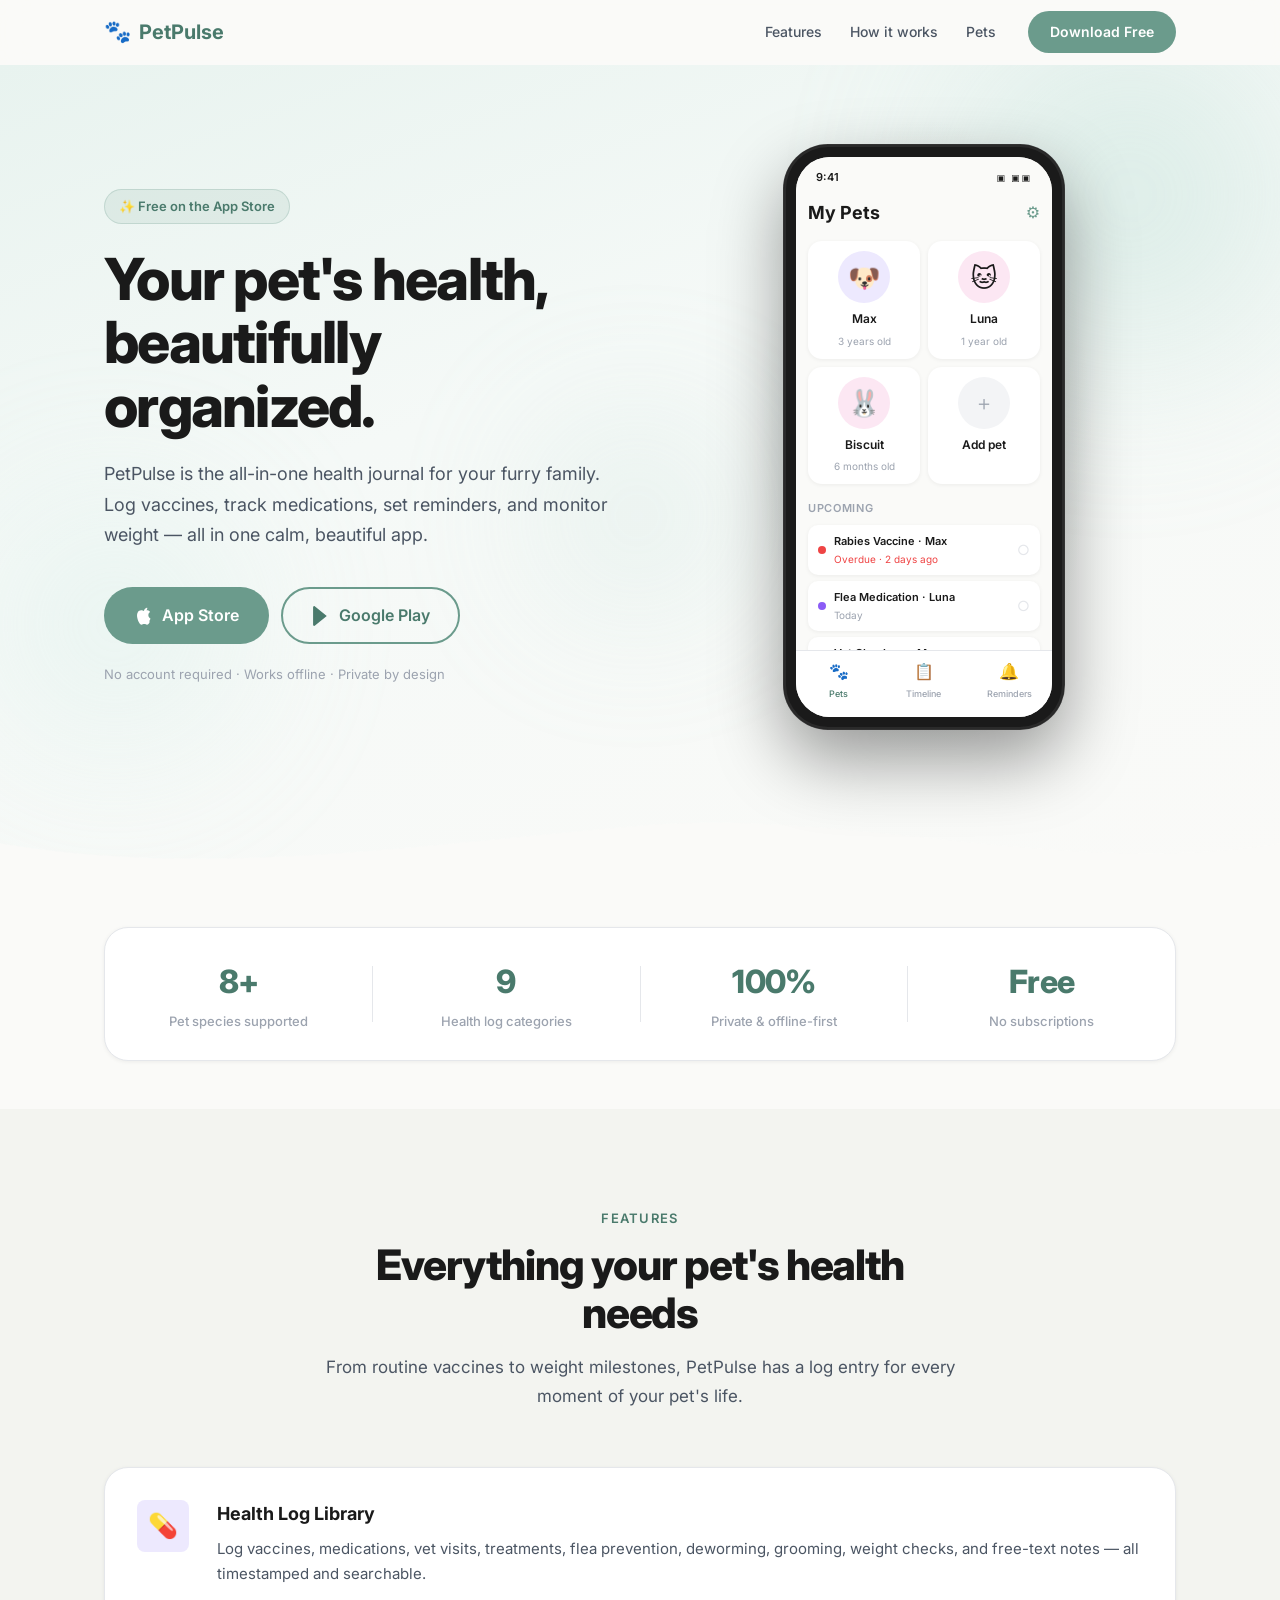
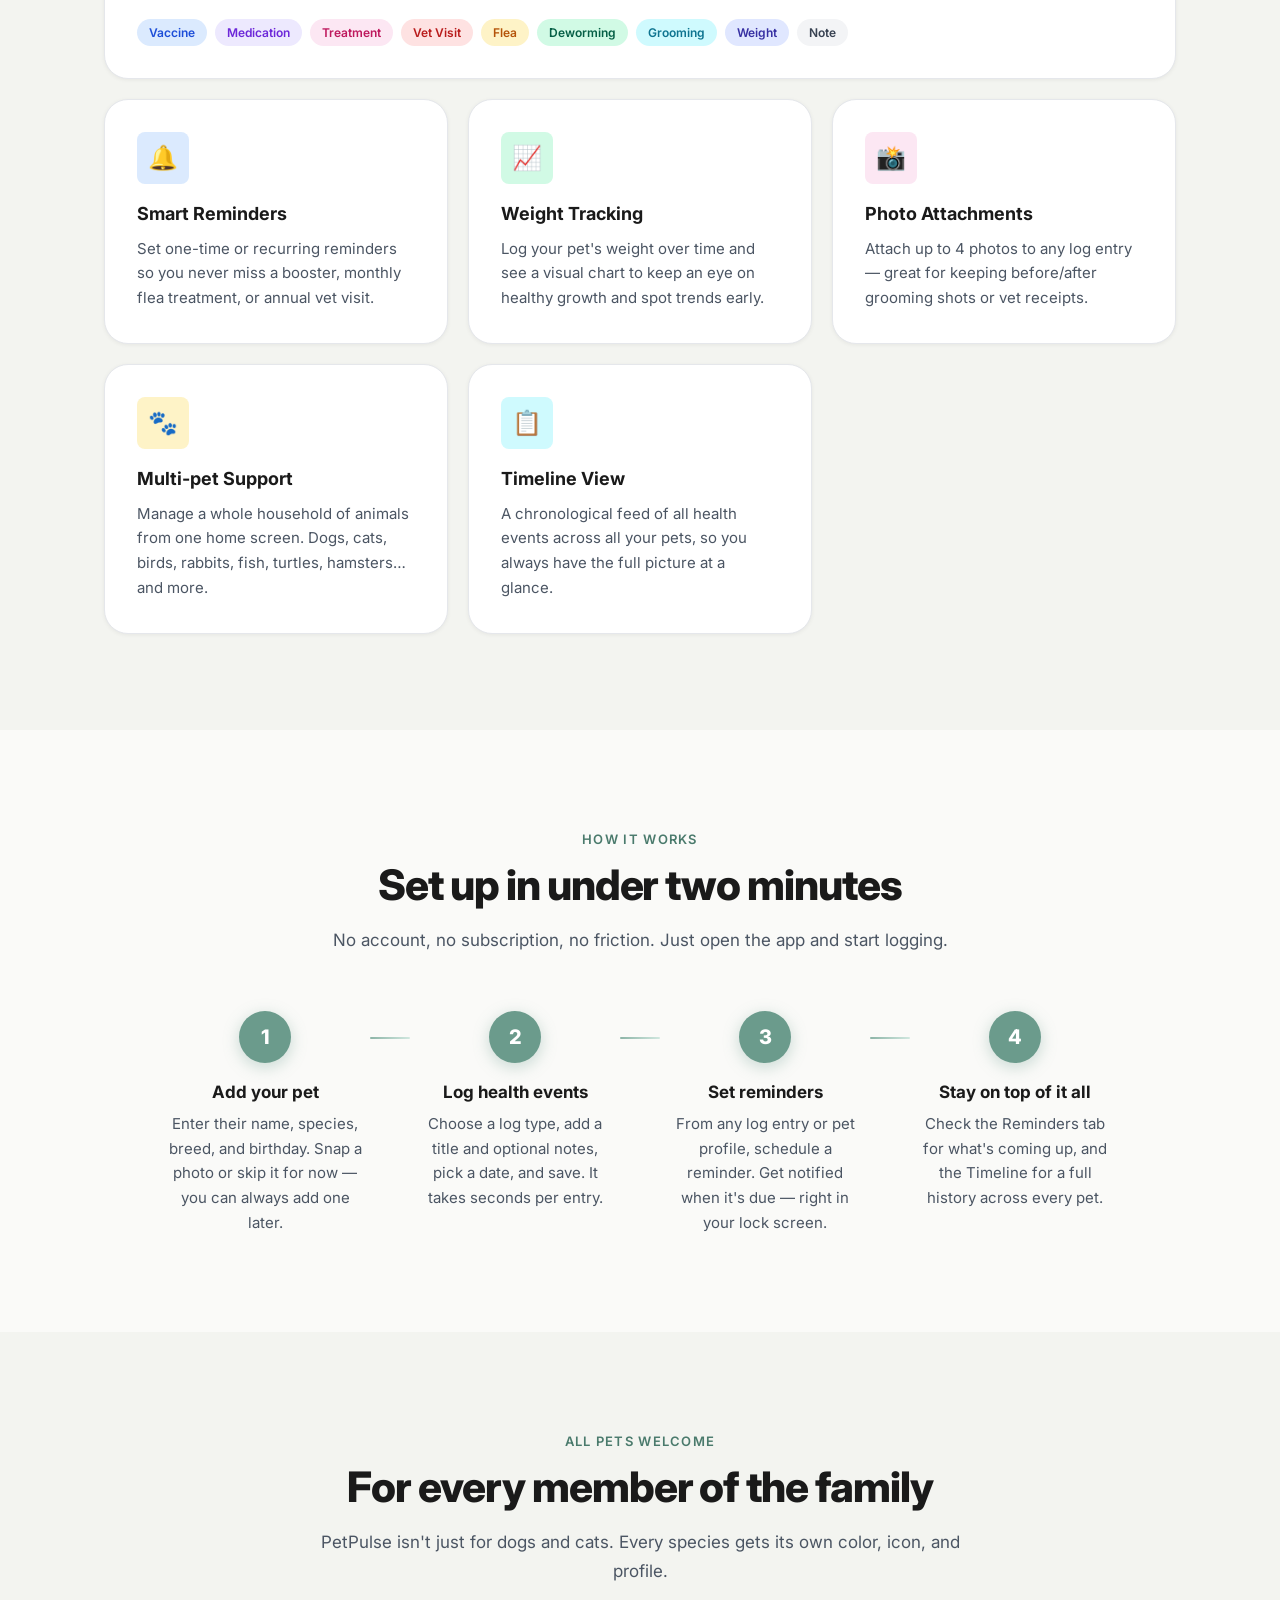
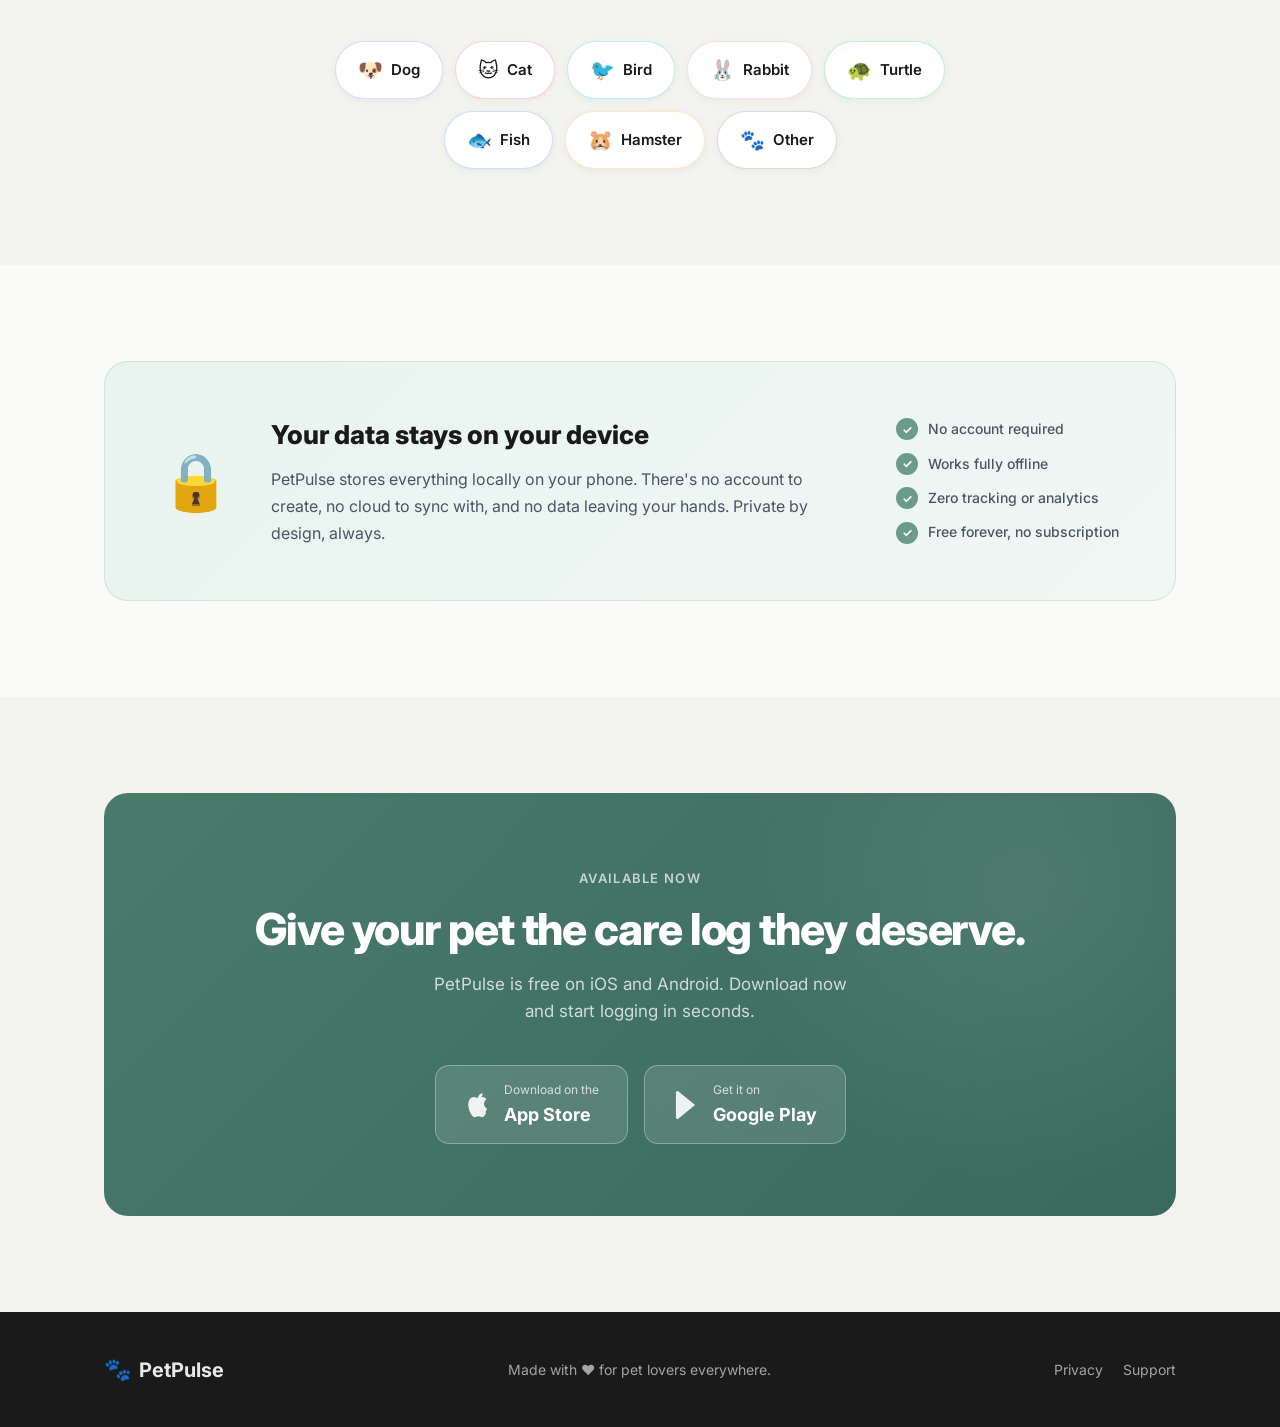
==== index.html @ 488aa597 "first draf of website" ====
<!DOCTYPE html>
<html lang="en">
<head>
  <meta charset="UTF-8" />
  <meta name="viewport" content="width=device-width, initial-scale=1.0" />
  <title>PetPulse – Smart Pet Health Tracker</title>
  <meta name="description" content="Track vaccines, medications, vet visits, and more for all your pets. PetPulse is the all-in-one health journal for your furry, feathered, and scaly family members." />
  <link rel="preconnect" href="https://fonts.googleapis.com" />
  <link rel="preconnect" href="https://fonts.gstatic.com" crossorigin />
  <link href="https://fonts.googleapis.com/css2?family=Inter:wght@300;400;500;600;700;800&display=swap" rel="stylesheet" />
  <link rel="stylesheet" href="style.css" />
</head>
<body>

  <!-- NAV -->
  <nav class="nav" id="nav">
    <div class="nav-inner container">
      <a href="#" class="nav-logo">
        <span class="logo-icon">🐾</span>
        <span class="logo-text">PetPulse</span>
      </a>
      <div class="nav-links">
        <a href="#features">Features</a>
        <a href="#how-it-works">How it works</a>
        <a href="#pets">Pets</a>
      </div>
      <a href="#download" class="btn btn-primary btn-sm">Download Free</a>
    </div>
  </nav>

  <!-- HERO -->
  <section class="hero">
    <div class="hero-bg-blobs" aria-hidden="true">
      <div class="blob blob-1"></div>
      <div class="blob blob-2"></div>
      <div class="blob blob-3"></div>
    </div>
    <div class="container hero-inner">
      <div class="hero-copy">
        <div class="badge">✨ Free on the App Store</div>
        <h1 class="hero-title">Your pet's health,<br />beautifully organized.</h1>
        <p class="hero-sub">
          PetPulse is the all-in-one health journal for your furry family. Log vaccines, track medications, set reminders, and monitor weight — all in one calm, beautiful app.
        </p>
        <div class="hero-actions">
          <a href="#download" class="btn btn-primary btn-lg">
            <svg width="20" height="20" viewBox="0 0 24 24" fill="currentColor"><path d="M18.71 19.5c-.83 1.44-1.74 2.88-3.05 2.91-1.3.03-1.7-.82-3.31-.82-1.64 0-2.08.8-3.32.82-1.27.03-2.28-1.56-3.15-2.99C3.64 15.13 2.85 10.07 4.6 7.4c.87-1.32 2.37-2.16 3.99-2.19 1.29-.02 2.51.87 3.3.87.78 0 2.26-1.07 3.8-.91.65.03 2.47.26 3.64 1.98-.09.06-2.17 1.28-2.15 3.81.03 3.02 2.65 4.03 2.68 4.04-.03.07-.42 1.44-1.38 2.83M13 3.5c.73-.83 1.94-1.46 2.94-1.5.13 1.17-.34 2.35-1.04 3.19-.69.85-1.83 1.51-2.95 1.42-.15-1.15.41-2.35 1.05-3.11z"/></svg>
            App Store
          </a>
          <a href="#download" class="btn btn-outline btn-lg">
            <svg width="20" height="20" viewBox="0 0 24 24" fill="currentColor"><path d="M3.18 23.76c.39.23.87.24 1.28.01L18.92 12 4.46.23C4.05 0 3.57.01 3.18.24 2.79.47 2.5.91 2.5 1.5v21c0 .59.29 1.03.68 1.26z"/></svg>
            Google Play
          </a>
        </div>
        <p class="hero-note">No account required · Works offline · Private by design</p>
      </div>
      <div class="hero-phone">
        <div class="phone-wrap">
          <div class="phone-frame">
            <div class="phone-screen">
              <div class="mock-status-bar">
                <span>9:41</span>
                <span class="mock-icons">▣ ▣▣</span>
              </div>
              <div class="mock-app">
                <div class="mock-header">
                  <span class="mock-title">My Pets</span>
                  <span class="mock-icon-btn">⚙</span>
                </div>
                <div class="mock-pet-grid">
                  <div class="mock-pet-card mock-pet-card--dog">
                    <div class="mock-pet-img">🐶</div>
                    <span class="mock-pet-name">Max</span>
                    <span class="mock-pet-sub">3 years old</span>
                  </div>
                  <div class="mock-pet-card mock-pet-card--cat">
                    <div class="mock-pet-img">🐱</div>
                    <span class="mock-pet-name">Luna</span>
                    <span class="mock-pet-sub">1 year old</span>
                  </div>
                  <div class="mock-pet-card mock-pet-card--rabbit">
                    <div class="mock-pet-img">🐰</div>
                    <span class="mock-pet-name">Biscuit</span>
                    <span class="mock-pet-sub">6 months old</span>
                  </div>
                  <div class="mock-pet-card mock-pet-card--add">
                    <div class="mock-pet-img">＋</div>
                    <span class="mock-pet-name">Add pet</span>
                    <span class="mock-pet-sub">&nbsp;</span>
                  </div>
                </div>
                <div class="mock-upcoming">
                  <span class="mock-section-label">Upcoming</span>
                  <div class="mock-reminder overdue">
                    <span class="mock-r-dot" style="background:#EF4444"></span>
                    <div class="mock-r-info">
                      <span class="mock-r-title">Rabies Vaccine · Max</span>
                      <span class="mock-r-date" style="color:#EF4444">Overdue · 2 days ago</span>
                    </div>
                    <span class="mock-r-check">○</span>
                  </div>
                  <div class="mock-reminder">
                    <span class="mock-r-dot" style="background:#8B5CF6"></span>
                    <div class="mock-r-info">
                      <span class="mock-r-title">Flea Medication · Luna</span>
                      <span class="mock-r-date">Today</span>
                    </div>
                    <span class="mock-r-check">○</span>
                  </div>
                  <div class="mock-reminder">
                    <span class="mock-r-dot" style="background:#3B82F6"></span>
                    <div class="mock-r-info">
                      <span class="mock-r-title">Vet Check-up · Max</span>
                      <span class="mock-r-date">In 3 days</span>
                    </div>
                    <span class="mock-r-check">○</span>
                  </div>
                </div>
              </div>
              <div class="mock-tab-bar">
                <div class="mock-tab active">
                  <span>🐾</span><span>Pets</span>
                </div>
                <div class="mock-tab">
                  <span>📋</span><span>Timeline</span>
                </div>
                <div class="mock-tab">
                  <span>🔔</span><span>Reminders</span>
                </div>
              </div>
            </div>
          </div>
          <div class="phone-glow" aria-hidden="true"></div>
        </div>
      </div>
    </div>
    <div class="hero-wave" aria-hidden="true">
      <svg viewBox="0 0 1440 80" fill="none" xmlns="http://www.w3.org/2000/svg" preserveAspectRatio="none">
        <path d="M0 80L1440 80L1440 40C1200 80 960 0 720 20C480 40 240 80 0 40L0 80Z" fill="#FAFAF8"/>
      </svg>
    </div>
  </section>

  <!-- SOCIAL PROOF STRIP -->
  <section class="proof container">
    <div class="proof-inner">
      <div class="proof-stat">
        <span class="proof-num">8+</span>
        <span class="proof-label">Pet species supported</span>
      </div>
      <div class="proof-divider"></div>
      <div class="proof-stat">
        <span class="proof-num">9</span>
        <span class="proof-label">Health log categories</span>
      </div>
      <div class="proof-divider"></div>
      <div class="proof-stat">
        <span class="proof-num">100%</span>
        <span class="proof-label">Private &amp; offline-first</span>
      </div>
      <div class="proof-divider"></div>
      <div class="proof-stat">
        <span class="proof-num">Free</span>
        <span class="proof-label">No subscriptions</span>
      </div>
    </div>
  </section>

  <!-- FEATURES -->
  <section class="features section" id="features">
    <div class="container">
      <div class="section-header">
        <span class="section-eyebrow">Features</span>
        <h2 class="section-title">Everything your pet's health needs</h2>
        <p class="section-sub">From routine vaccines to weight milestones, PetPulse has a log entry for every moment of your pet's life.</p>
      </div>

      <div class="features-grid">

        <div class="feature-card feature-card--wide">
          <div class="feature-icon" style="background:#EDE9FE; color:#7C3AED;">💊</div>
          <div class="feature-text">
            <h3>Health Log Library</h3>
            <p>Log vaccines, medications, vet visits, treatments, flea prevention, deworming, grooming, weight checks, and free-text notes — all timestamped and searchable.</p>
          </div>
          <div class="feature-tags">
            <span class="tag tag--blue">Vaccine</span>
            <span class="tag tag--purple">Medication</span>
            <span class="tag tag--pink">Treatment</span>
            <span class="tag tag--red">Vet Visit</span>
            <span class="tag tag--yellow">Flea</span>
            <span class="tag tag--green">Deworming</span>
            <span class="tag tag--cyan">Grooming</span>
            <span class="tag tag--indigo">Weight</span>
            <span class="tag tag--gray">Note</span>
          </div>
        </div>

        <div class="feature-card">
          <div class="feature-icon" style="background:#DBEAFE; color:#2563EB;">🔔</div>
          <h3>Smart Reminders</h3>
          <p>Set one-time or recurring reminders so you never miss a booster, monthly flea treatment, or annual vet visit.</p>
        </div>

        <div class="feature-card">
          <div class="feature-icon" style="background:#D1FAE5; color:#059669;">📈</div>
          <h3>Weight Tracking</h3>
          <p>Log your pet's weight over time and see a visual chart to keep an eye on healthy growth and spot trends early.</p>
        </div>

        <div class="feature-card">
          <div class="feature-icon" style="background:#FCE7F3; color:#DB2777;">📸</div>
          <h3>Photo Attachments</h3>
          <p>Attach up to 4 photos to any log entry — great for keeping before/after grooming shots or vet receipts.</p>
        </div>

        <div class="feature-card">
          <div class="feature-icon" style="background:#FEF3C7; color:#D97706;">🐾</div>
          <h3>Multi-pet Support</h3>
          <p>Manage a whole household of animals from one home screen. Dogs, cats, birds, rabbits, fish, turtles, hamsters… and more.</p>
        </div>

        <div class="feature-card">
          <div class="feature-icon" style="background:#CFFAFE; color:#0891B2;">📋</div>
          <h3>Timeline View</h3>
          <p>A chronological feed of all health events across all your pets, so you always have the full picture at a glance.</p>
        </div>

      </div>
    </div>
  </section>

  <!-- HOW IT WORKS -->
  <section class="how section" id="how-it-works">
    <div class="container">
      <div class="section-header">
        <span class="section-eyebrow">How it works</span>
        <h2 class="section-title">Set up in under two minutes</h2>
        <p class="section-sub">No account, no subscription, no friction. Just open the app and start logging.</p>
      </div>

      <div class="steps">
        <div class="step">
          <div class="step-number">1</div>
          <div class="step-content">
            <h3>Add your pet</h3>
            <p>Enter their name, species, breed, and birthday. Snap a photo or skip it for now — you can always add one later.</p>
          </div>
        </div>
        <div class="step-connector" aria-hidden="true"></div>
        <div class="step">
          <div class="step-number">2</div>
          <div class="step-content">
            <h3>Log health events</h3>
            <p>Choose a log type, add a title and optional notes, pick a date, and save. It takes seconds per entry.</p>
          </div>
        </div>
        <div class="step-connector" aria-hidden="true"></div>
        <div class="step">
          <div class="step-number">3</div>
          <div class="step-content">
            <h3>Set reminders</h3>
            <p>From any log entry or pet profile, schedule a reminder. Get notified when it's due — right in your lock screen.</p>
          </div>
        </div>
        <div class="step-connector" aria-hidden="true"></div>
        <div class="step">
          <div class="step-number">4</div>
          <div class="step-content">
            <h3>Stay on top of it all</h3>
            <p>Check the Reminders tab for what's coming up, and the Timeline for a full history across every pet.</p>
          </div>
        </div>
      </div>
    </div>
  </section>

  <!-- PETS SECTION -->
  <section class="pets-section section" id="pets">
    <div class="container">
      <div class="section-header">
        <span class="section-eyebrow">All pets welcome</span>
        <h2 class="section-title">For every member of the family</h2>
        <p class="section-sub">PetPulse isn't just for dogs and cats. Every species gets its own color, icon, and profile.</p>
      </div>

      <div class="pets-grid">
        <div class="pet-pill" style="--pet-color: #8B5CF6">
          <span class="pet-emoji">🐶</span>
          <span>Dog</span>
        </div>
        <div class="pet-pill" style="--pet-color: #EC4899">
          <span class="pet-emoji">🐱</span>
          <span>Cat</span>
        </div>
        <div class="pet-pill" style="--pet-color: #06B6D4">
          <span class="pet-emoji">🐦</span>
          <span>Bird</span>
        </div>
        <div class="pet-pill" style="--pet-color: #F472B6">
          <span class="pet-emoji">🐰</span>
          <span>Rabbit</span>
        </div>
        <div class="pet-pill" style="--pet-color: #10B981">
          <span class="pet-emoji">🐢</span>
          <span>Turtle</span>
        </div>
        <div class="pet-pill" style="--pet-color: #3B82F6">
          <span class="pet-emoji">🐟</span>
          <span>Fish</span>
        </div>
        <div class="pet-pill" style="--pet-color: #F59E0B">
          <span class="pet-emoji">🐹</span>
          <span>Hamster</span>
        </div>
        <div class="pet-pill" style="--pet-color: #6B7280">
          <span class="pet-emoji">🐾</span>
          <span>Other</span>
        </div>
      </div>
    </div>
  </section>

  <!-- PRIVACY SECTION -->
  <section class="privacy-section section">
    <div class="container">
      <div class="privacy-card">
        <div class="privacy-icon">🔒</div>
        <div class="privacy-text">
          <h2>Your data stays on your device</h2>
          <p>PetPulse stores everything locally on your phone. There's no account to create, no cloud to sync with, and no data leaving your hands. Private by design, always.</p>
        </div>
        <div class="privacy-checks">
          <div class="check-item">
            <span class="check-dot check-dot--green">✓</span>
            <span>No account required</span>
          </div>
          <div class="check-item">
            <span class="check-dot check-dot--green">✓</span>
            <span>Works fully offline</span>
          </div>
          <div class="check-item">
            <span class="check-dot check-dot--green">✓</span>
            <span>Zero tracking or analytics</span>
          </div>
          <div class="check-item">
            <span class="check-dot check-dot--green">✓</span>
            <span>Free forever, no subscription</span>
          </div>
        </div>
      </div>
    </div>
  </section>

  <!-- DOWNLOAD CTA -->
  <section class="download section" id="download">
    <div class="container">
      <div class="download-card">
        <div class="download-blob" aria-hidden="true"></div>
        <span class="download-eyebrow">Available now</span>
        <h2 class="download-title">Give your pet the care log they deserve.</h2>
        <p class="download-sub">PetPulse is free on iOS and Android. Download now and start logging in seconds.</p>
        <div class="download-btns">
          <a href="#" class="store-btn">
            <span class="store-icon">
              <svg viewBox="0 0 24 24" width="28" height="28" fill="currentColor"><path d="M18.71 19.5c-.83 1.44-1.74 2.88-3.05 2.91-1.3.03-1.7-.82-3.31-.82-1.64 0-2.08.8-3.32.82-1.27.03-2.28-1.56-3.15-2.99C3.64 15.13 2.85 10.07 4.6 7.4c.87-1.32 2.37-2.16 3.99-2.19 1.29-.02 2.51.87 3.3.87.78 0 2.26-1.07 3.8-.91.65.03 2.47.26 3.64 1.98-.09.06-2.17 1.28-2.15 3.81.03 3.02 2.65 4.03 2.68 4.04-.03.07-.42 1.44-1.38 2.83M13 3.5c.73-.83 1.94-1.46 2.94-1.5.13 1.17-.34 2.35-1.04 3.19-.69.85-1.83 1.51-2.95 1.42-.15-1.15.41-2.35 1.05-3.11z"/></svg>
            </span>
            <span class="store-text">
              <span class="store-sub">Download on the</span>
              <span class="store-name">App Store</span>
            </span>
          </a>
          <a href="#" class="store-btn">
            <span class="store-icon">
              <svg viewBox="0 0 24 24" width="28" height="28" fill="currentColor"><path d="M3.18 23.76c.39.23.87.24 1.28.01L18.92 12 4.46.23C4.05 0 3.57.01 3.18.24 2.79.47 2.5.91 2.5 1.5v21c0 .59.29 1.03.68 1.26z"/></svg>
            </span>
            <span class="store-text">
              <span class="store-sub">Get it on</span>
              <span class="store-name">Google Play</span>
            </span>
          </a>
        </div>
      </div>
    </div>
  </section>

  <!-- FOOTER -->
  <footer class="footer">
    <div class="container footer-inner">
      <a href="#" class="nav-logo">
        <span class="logo-icon">🐾</span>
        <span class="logo-text">PetPulse</span>
      </a>
      <p class="footer-tagline">Made with ❤️ for pet lovers everywhere.</p>
      <div class="footer-links">
        <a href="#">Privacy</a>
        <a href="#">Support</a>
      </div>
    </div>
  </footer>

  <script src="main.js"></script>
</body>
</html>
---- style.css ----
/* ─────────────────────────────────────────
   PetPulse Landing Page — style.css
   ───────────────────────────────────────── */

/* === RESET & BASE === */
*, *::before, *::after { box-sizing: border-box; margin: 0; padding: 0; }

:root {
  --primary:        #6B9B8C;
  --primary-dark:   #4A7A6C;
  --primary-light:  #8CB4A7;
  --bg:             #FAFAF8;
  --bg-alt:         #F3F4F0;
  --white:          #FFFFFF;
  --text:           #1A1A1A;
  --text-2:         #4B5563;
  --text-3:         #9CA3AF;
  --border:         #E5E7EB;
  --radius-sm:      8px;
  --radius:         16px;
  --radius-lg:      24px;
  --shadow-sm:      0 1px 4px rgba(0,0,0,.06);
  --shadow:         0 4px 20px rgba(0,0,0,.08);
  --shadow-lg:      0 16px 60px rgba(0,0,0,.12);
  --font:           'Inter', system-ui, sans-serif;
  --transition:     .2s ease;
}

html { scroll-behavior: smooth; }

body {
  font-family: var(--font);
  background: var(--bg);
  color: var(--text);
  line-height: 1.6;
  -webkit-font-smoothing: antialiased;
  overflow-x: hidden;
}

a { text-decoration: none; color: inherit; }
img { display: block; max-width: 100%; }

.container {
  max-width: 1120px;
  margin-inline: auto;
  padding-inline: 24px;
}

.section { padding-block: 96px; }

/* === BUTTONS === */
.btn {
  display: inline-flex;
  align-items: center;
  gap: 8px;
  font-family: var(--font);
  font-weight: 600;
  border-radius: 50px;
  cursor: pointer;
  transition: var(--transition);
  white-space: nowrap;
  border: 2px solid transparent;
  text-decoration: none;
}
.btn-primary {
  background: var(--primary);
  color: var(--white);
}
.btn-primary:hover { background: var(--primary-dark); transform: translateY(-1px); box-shadow: 0 8px 24px rgba(107,155,140,.35); }
.btn-outline {
  background: transparent;
  color: var(--primary-dark);
  border-color: var(--primary);
}
.btn-outline:hover { background: var(--primary); color: var(--white); transform: translateY(-1px); }
.btn-sm  { font-size: 14px; padding: 8px 20px; }
.btn-lg  { font-size: 16px; padding: 14px 28px; }

/* === NAV === */
.nav {
  position: sticky;
  top: 0;
  z-index: 100;
  background: rgba(250,250,248,.88);
  backdrop-filter: blur(16px);
  -webkit-backdrop-filter: blur(16px);
  border-bottom: 1px solid transparent;
  transition: border-color .3s;
}
.nav.scrolled { border-bottom-color: var(--border); }

.nav-inner {
  display: flex;
  align-items: center;
  gap: 32px;
  height: 64px;
}
.nav-logo {
  display: flex;
  align-items: center;
  gap: 8px;
  font-size: 20px;
  font-weight: 700;
  color: var(--text);
  margin-right: auto;
}
.logo-icon { font-size: 22px; }
.logo-text { color: var(--primary-dark); }

.nav-links {
  display: flex;
  gap: 28px;
}
.nav-links a {
  font-size: 14px;
  font-weight: 500;
  color: var(--text-2);
  transition: color var(--transition);
}
.nav-links a:hover { color: var(--primary-dark); }

/* === HERO === */
.hero {
  position: relative;
  padding-top: 80px;
  background: linear-gradient(160deg, #e8f3ef 0%, #f5f9f7 40%, var(--bg) 100%);
  overflow: hidden;
}

.hero-bg-blobs { position: absolute; inset: 0; pointer-events: none; }
.blob {
  position: absolute;
  border-radius: 50%;
  filter: blur(80px);
  opacity: .45;
}
.blob-1 {
  width: 500px; height: 500px;
  background: radial-gradient(circle, #a7d4c8, transparent 70%);
  top: -120px; right: -100px;
}
.blob-2 {
  width: 350px; height: 350px;
  background: radial-gradient(circle, #c7e8e0, transparent 70%);
  bottom: 80px; left: -60px;
}
.blob-3 {
  width: 250px; height: 250px;
  background: radial-gradient(circle, #b4d7ce, transparent 70%);
  top: 40%; left: 40%;
}

.hero-inner {
  position: relative;
  display: grid;
  grid-template-columns: 1fr 1fr;
  align-items: center;
  gap: 64px;
  padding-bottom: 80px;
}

.hero-copy { max-width: 520px; }

.badge {
  display: inline-flex;
  align-items: center;
  gap: 6px;
  background: rgba(107,155,140,.12);
  color: var(--primary-dark);
  font-size: 13px;
  font-weight: 600;
  padding: 6px 14px;
  border-radius: 50px;
  border: 1px solid rgba(107,155,140,.25);
  margin-bottom: 24px;
}

.hero-title {
  font-size: clamp(36px, 5vw, 58px);
  font-weight: 800;
  line-height: 1.1;
  letter-spacing: -0.03em;
  color: var(--text);
  margin-bottom: 20px;
}

.hero-sub {
  font-size: 18px;
  color: var(--text-2);
  line-height: 1.7;
  margin-bottom: 36px;
}

.hero-actions {
  display: flex;
  gap: 12px;
  flex-wrap: wrap;
  margin-bottom: 20px;
}

.hero-note {
  font-size: 13px;
  color: var(--text-3);
}

/* === PHONE MOCKUP === */
.hero-phone {
  display: flex;
  justify-content: center;
  align-items: center;
}
.phone-wrap {
  position: relative;
  display: flex;
  justify-content: center;
}
.phone-glow {
  position: absolute;
  inset: -30px;
  background: radial-gradient(ellipse at center, rgba(107,155,140,.25) 0%, transparent 70%);
  pointer-events: none;
  border-radius: 50%;
}
.phone-frame {
  width: 280px;
  background: #1a1a1a;
  border-radius: 44px;
  padding: 12px;
  box-shadow:
    0 0 0 1px #333,
    0 30px 70px rgba(0,0,0,.4),
    inset 0 0 0 2px #2a2a2a;
  position: relative;
  z-index: 1;
}
.phone-screen {
  background: var(--bg);
  border-radius: 34px;
  overflow: hidden;
  height: 560px;
  display: flex;
  flex-direction: column;
}

/* Phone internals – mock UI */
.mock-status-bar {
  background: var(--bg);
  display: flex;
  justify-content: space-between;
  align-items: center;
  padding: 12px 20px 4px;
  font-size: 11px;
  font-weight: 600;
  color: var(--text);
}
.mock-icons { letter-spacing: 2px; font-size: 9px; }

.mock-app { flex: 1; overflow: hidden; padding: 8px 12px; }
.mock-header {
  display: flex;
  justify-content: space-between;
  align-items: center;
  margin-bottom: 14px;
}
.mock-title { font-size: 18px; font-weight: 700; color: var(--text); }
.mock-icon-btn { font-size: 16px; color: var(--primary); }

.mock-pet-grid {
  display: grid;
  grid-template-columns: 1fr 1fr;
  gap: 8px;
  margin-bottom: 16px;
}
.mock-pet-card {
  background: white;
  border-radius: 14px;
  padding: 10px;
  display: flex;
  flex-direction: column;
  align-items: center;
  gap: 4px;
  box-shadow: var(--shadow-sm);
}
.mock-pet-img {
  width: 52px;
  height: 52px;
  border-radius: 50%;
  display: flex;
  align-items: center;
  justify-content: center;
  font-size: 26px;
  margin-bottom: 2px;
}
.mock-pet-card--dog .mock-pet-img   { background: #EDE9FE; }
.mock-pet-card--cat .mock-pet-img   { background: #FCE7F3; }
.mock-pet-card--rabbit .mock-pet-img{ background: #FCE7F3; }
.mock-pet-card--add .mock-pet-img   { background: #F3F4F6; color: #9CA3AF; font-size: 20px; }
.mock-pet-name { font-size: 12px; font-weight: 600; color: var(--text); }
.mock-pet-sub  { font-size: 10px; color: var(--text-3); }

.mock-upcoming { }
.mock-section-label {
  font-size: 11px;
  font-weight: 600;
  text-transform: uppercase;
  letter-spacing: .06em;
  color: var(--text-3);
  display: block;
  margin-bottom: 8px;
}
.mock-reminder {
  display: flex;
  align-items: center;
  gap: 8px;
  background: white;
  border-radius: 10px;
  padding: 8px 10px;
  margin-bottom: 6px;
  box-shadow: var(--shadow-sm);
}
.mock-r-dot {
  width: 8px;
  height: 8px;
  border-radius: 50%;
  flex-shrink: 0;
}
.mock-r-info { flex: 1; }
.mock-r-title { font-size: 11px; font-weight: 600; color: var(--text); display: block; }
.mock-r-date  { font-size: 10px; color: var(--text-3); display: block; }
.mock-r-check { font-size: 14px; color: var(--border); }

.mock-tab-bar {
  display: flex;
  background: white;
  border-top: 1px solid var(--border);
  padding: 8px 0 16px;
}
.mock-tab {
  flex: 1;
  display: flex;
  flex-direction: column;
  align-items: center;
  gap: 2px;
  font-size: 9px;
  color: var(--text-3);
  font-weight: 500;
}
.mock-tab span:first-child { font-size: 16px; }
.mock-tab.active { color: var(--primary-dark); }

.hero-wave {
  position: relative;
  margin-top: -1px;
  line-height: 0;
}
.hero-wave svg { width: 100%; display: block; }

/* === PROOF STRIP === */
.proof { padding-block: 48px; }
.proof-inner {
  display: flex;
  align-items: center;
  justify-content: center;
  gap: 0;
  background: white;
  border-radius: var(--radius-lg);
  border: 1px solid var(--border);
  box-shadow: var(--shadow-sm);
  overflow: hidden;
}
.proof-stat {
  flex: 1;
  display: flex;
  flex-direction: column;
  align-items: center;
  padding: 28px 20px;
  gap: 4px;
}
.proof-num {
  font-size: 32px;
  font-weight: 800;
  color: var(--primary-dark);
  letter-spacing: -0.02em;
}
.proof-label {
  font-size: 13px;
  color: var(--text-3);
  font-weight: 500;
  text-align: center;
}
.proof-divider {
  width: 1px;
  height: 56px;
  background: var(--border);
  flex-shrink: 0;
}

/* === SECTION HEADER === */
.section-header {
  text-align: center;
  margin-bottom: 56px;
  max-width: 640px;
  margin-inline: auto;
  margin-bottom: 56px;
}
.section-eyebrow {
  display: inline-block;
  font-size: 13px;
  font-weight: 600;
  text-transform: uppercase;
  letter-spacing: .1em;
  color: var(--primary-dark);
  margin-bottom: 12px;
}
.section-title {
  font-size: clamp(28px, 4vw, 42px);
  font-weight: 800;
  letter-spacing: -0.025em;
  line-height: 1.15;
  margin-bottom: 16px;
  color: var(--text);
}
.section-sub {
  font-size: 17px;
  color: var(--text-2);
  line-height: 1.7;
}

/* === FEATURES === */
.features { background: var(--bg-alt); }

.features-grid {
  display: grid;
  grid-template-columns: repeat(3, 1fr);
  gap: 20px;
}
.feature-card--wide { grid-column: span 3; }

.feature-card {
  background: white;
  border-radius: var(--radius-lg);
  padding: 32px;
  border: 1px solid var(--border);
  box-shadow: var(--shadow-sm);
  transition: transform var(--transition), box-shadow var(--transition);
}
.feature-card:hover {
  transform: translateY(-4px);
  box-shadow: var(--shadow);
}
.feature-card--wide {
  display: flex;
  align-items: flex-start;
  gap: 28px;
  flex-wrap: wrap;
}
.feature-card--wide .feature-text { flex: 1; min-width: 240px; }
.feature-card--wide .feature-tags { display: flex; flex-wrap: wrap; gap: 8px; align-items: flex-start; padding-top: 4px; }

.feature-icon {
  width: 52px;
  height: 52px;
  border-radius: var(--radius-sm);
  display: flex;
  align-items: center;
  justify-content: center;
  font-size: 24px;
  flex-shrink: 0;
  margin-bottom: 16px;
}
.feature-card--wide .feature-icon { margin-bottom: 0; }

.feature-card h3 {
  font-size: 18px;
  font-weight: 700;
  margin-bottom: 8px;
  color: var(--text);
}
.feature-card p {
  font-size: 15px;
  color: var(--text-2);
  line-height: 1.65;
}

/* Tags */
.tag {
  display: inline-block;
  font-size: 12px;
  font-weight: 600;
  padding: 4px 12px;
  border-radius: 50px;
}
.tag--blue   { background: #DBEAFE; color: #1D4ED8; }
.tag--purple { background: #EDE9FE; color: #6D28D9; }
.tag--pink   { background: #FCE7F3; color: #BE185D; }
.tag--red    { background: #FEE2E2; color: #B91C1C; }
.tag--yellow { background: #FEF3C7; color: #B45309; }
.tag--green  { background: #D1FAE5; color: #065F46; }
.tag--cyan   { background: #CFFAFE; color: #0E7490; }
.tag--indigo { background: #E0E7FF; color: #3730A3; }
.tag--gray   { background: #F3F4F6; color: #374151; }

/* === HOW IT WORKS === */
.how { background: var(--bg); }

.steps {
  display: flex;
  align-items: flex-start;
  gap: 0;
  max-width: 960px;
  margin-inline: auto;
}
.step {
  flex: 1;
  display: flex;
  flex-direction: column;
  align-items: center;
  text-align: center;
  gap: 16px;
}
.step-number {
  width: 52px;
  height: 52px;
  border-radius: 50%;
  background: var(--primary);
  color: white;
  font-size: 20px;
  font-weight: 800;
  display: flex;
  align-items: center;
  justify-content: center;
  flex-shrink: 0;
  box-shadow: 0 4px 16px rgba(107,155,140,.35);
}
.step-content h3 {
  font-size: 17px;
  font-weight: 700;
  margin-bottom: 6px;
  color: var(--text);
}
.step-content p {
  font-size: 15px;
  color: var(--text-2);
  line-height: 1.65;
  padding-inline: 8px;
}
.step-connector {
  flex-shrink: 0;
  width: 40px;
  height: 2px;
  background: linear-gradient(90deg, var(--primary-light), #d1e8e0);
  margin-top: 26px;
  border-radius: 2px;
}

/* === PETS === */
.pets-section { background: var(--bg-alt); }
.pets-grid {
  display: flex;
  flex-wrap: wrap;
  gap: 12px;
  justify-content: center;
  max-width: 700px;
  margin-inline: auto;
}
.pet-pill {
  display: inline-flex;
  align-items: center;
  gap: 8px;
  background: white;
  border: 1.5px solid color-mix(in srgb, var(--pet-color) 25%, transparent);
  color: var(--text);
  padding: 12px 22px;
  border-radius: 50px;
  font-size: 15px;
  font-weight: 600;
  box-shadow: 0 2px 8px rgba(0,0,0,.05);
  transition: transform var(--transition), box-shadow var(--transition);
}
.pet-pill:hover {
  transform: translateY(-3px);
  box-shadow: 0 8px 20px color-mix(in srgb, var(--pet-color) 25%, transparent);
}
.pet-emoji { font-size: 20px; }

/* === PRIVACY === */
.privacy-section { background: var(--bg); }
.privacy-card {
  background: linear-gradient(135deg, #e8f4f0 0%, #f0f7f4 100%);
  border: 1px solid rgba(107,155,140,.2);
  border-radius: var(--radius-lg);
  padding: 52px 56px;
  display: grid;
  grid-template-columns: auto 1fr auto;
  gap: 40px;
  align-items: center;
}
.privacy-icon {
  font-size: 56px;
  line-height: 1;
}
.privacy-text h2 {
  font-size: 26px;
  font-weight: 800;
  margin-bottom: 10px;
  color: var(--text);
}
.privacy-text p {
  font-size: 16px;
  color: var(--text-2);
  line-height: 1.7;
}
.privacy-checks {
  display: flex;
  flex-direction: column;
  gap: 12px;
  flex-shrink: 0;
}
.check-item {
  display: flex;
  align-items: center;
  gap: 10px;
  font-size: 14px;
  font-weight: 500;
  color: var(--text-2);
  white-space: nowrap;
}
.check-dot--green {
  width: 22px;
  height: 22px;
  border-radius: 50%;
  background: var(--primary);
  color: white;
  display: flex;
  align-items: center;
  justify-content: center;
  font-size: 12px;
  font-weight: 700;
  flex-shrink: 0;
}

/* === DOWNLOAD CTA === */
.download { background: var(--bg-alt); }
.download-card {
  position: relative;
  background: linear-gradient(135deg, var(--primary-dark) 0%, #3a6a5e 100%);
  border-radius: var(--radius-lg);
  padding: 72px 56px;
  text-align: center;
  overflow: hidden;
  color: white;
}
.download-blob {
  position: absolute;
  width: 600px;
  height: 600px;
  border-radius: 50%;
  background: radial-gradient(circle, rgba(255,255,255,.08) 0%, transparent 70%);
  top: -200px;
  right: -150px;
  pointer-events: none;
}
.download-eyebrow {
  display: inline-block;
  font-size: 13px;
  font-weight: 600;
  text-transform: uppercase;
  letter-spacing: .1em;
  color: rgba(255,255,255,.7);
  margin-bottom: 16px;
}
.download-title {
  font-size: clamp(28px, 4vw, 44px);
  font-weight: 800;
  letter-spacing: -0.025em;
  line-height: 1.15;
  margin-bottom: 16px;
  position: relative;
}
.download-sub {
  font-size: 17px;
  color: rgba(255,255,255,.75);
  max-width: 440px;
  margin-inline: auto;
  margin-bottom: 40px;
}
.download-btns {
  display: flex;
  justify-content: center;
  gap: 16px;
  flex-wrap: wrap;
}
.store-btn {
  display: inline-flex;
  align-items: center;
  gap: 12px;
  background: rgba(255,255,255,.12);
  border: 1.5px solid rgba(255,255,255,.3);
  color: white;
  padding: 14px 28px;
  border-radius: 14px;
  transition: all var(--transition);
  text-decoration: none;
  backdrop-filter: blur(4px);
}
.store-btn:hover {
  background: rgba(255,255,255,.22);
  transform: translateY(-2px);
  box-shadow: 0 8px 24px rgba(0,0,0,.2);
}
.store-icon { opacity: .9; display: flex; }
.store-text {
  display: flex;
  flex-direction: column;
  text-align: left;
  gap: 1px;
}
.store-sub  { font-size: 12px; opacity: .75; }
.store-name { font-size: 18px; font-weight: 700; }

/* === FOOTER === */
.footer {
  background: var(--text);
  color: rgba(255,255,255,.6);
  padding-block: 40px;
}
.footer-inner {
  display: flex;
  align-items: center;
  gap: 24px;
  flex-wrap: wrap;
}
.footer .nav-logo { color: white; }
.footer .logo-text { color: rgba(255,255,255,.9); }
.footer-tagline {
  flex: 1;
  font-size: 14px;
  text-align: center;
}
.footer-links {
  display: flex;
  gap: 20px;
}
.footer-links a {
  font-size: 14px;
  transition: color var(--transition);
}
.footer-links a:hover { color: white; }

/* === RESPONSIVE === */
@media (max-width: 1000px) {
  .hero-inner { grid-template-columns: 1fr; }
  .hero-phone { order: -1; }
  .hero-copy  { max-width: 100%; text-align: center; }
  .hero-actions { justify-content: center; }
  .hero-note { text-align: center; }
  .badge { display: block; width: fit-content; margin-inline: auto; }
  .features-grid { grid-template-columns: 1fr 1fr; }
  .feature-card--wide { grid-column: span 2; }
  .privacy-card { grid-template-columns: 1fr; text-align: center; }
  .privacy-checks { align-items: center; }
}

@media (max-width: 720px) {
  .section { padding-block: 64px; }
  .nav-links { display: none; }
  .features-grid { grid-template-columns: 1fr; }
  .feature-card--wide { grid-column: span 1; flex-direction: column; }
  .steps { flex-direction: column; align-items: center; gap: 32px; }
  .step-connector { width: 2px; height: 32px; }
  .proof-inner { flex-direction: column; }
  .proof-divider { width: 80%; height: 1px; }
  .download-card { padding: 48px 28px; }
  .privacy-card { padding: 36px 28px; }
  .footer-inner { flex-direction: column; text-align: center; }
  .footer-tagline { order: 1; }
  .footer-links { justify-content: center; }
}

@media (max-width: 480px) {
  .hero { padding-top: 40px; }
  .phone-frame { width: 240px; }
  .phone-screen { height: 475px; }
}
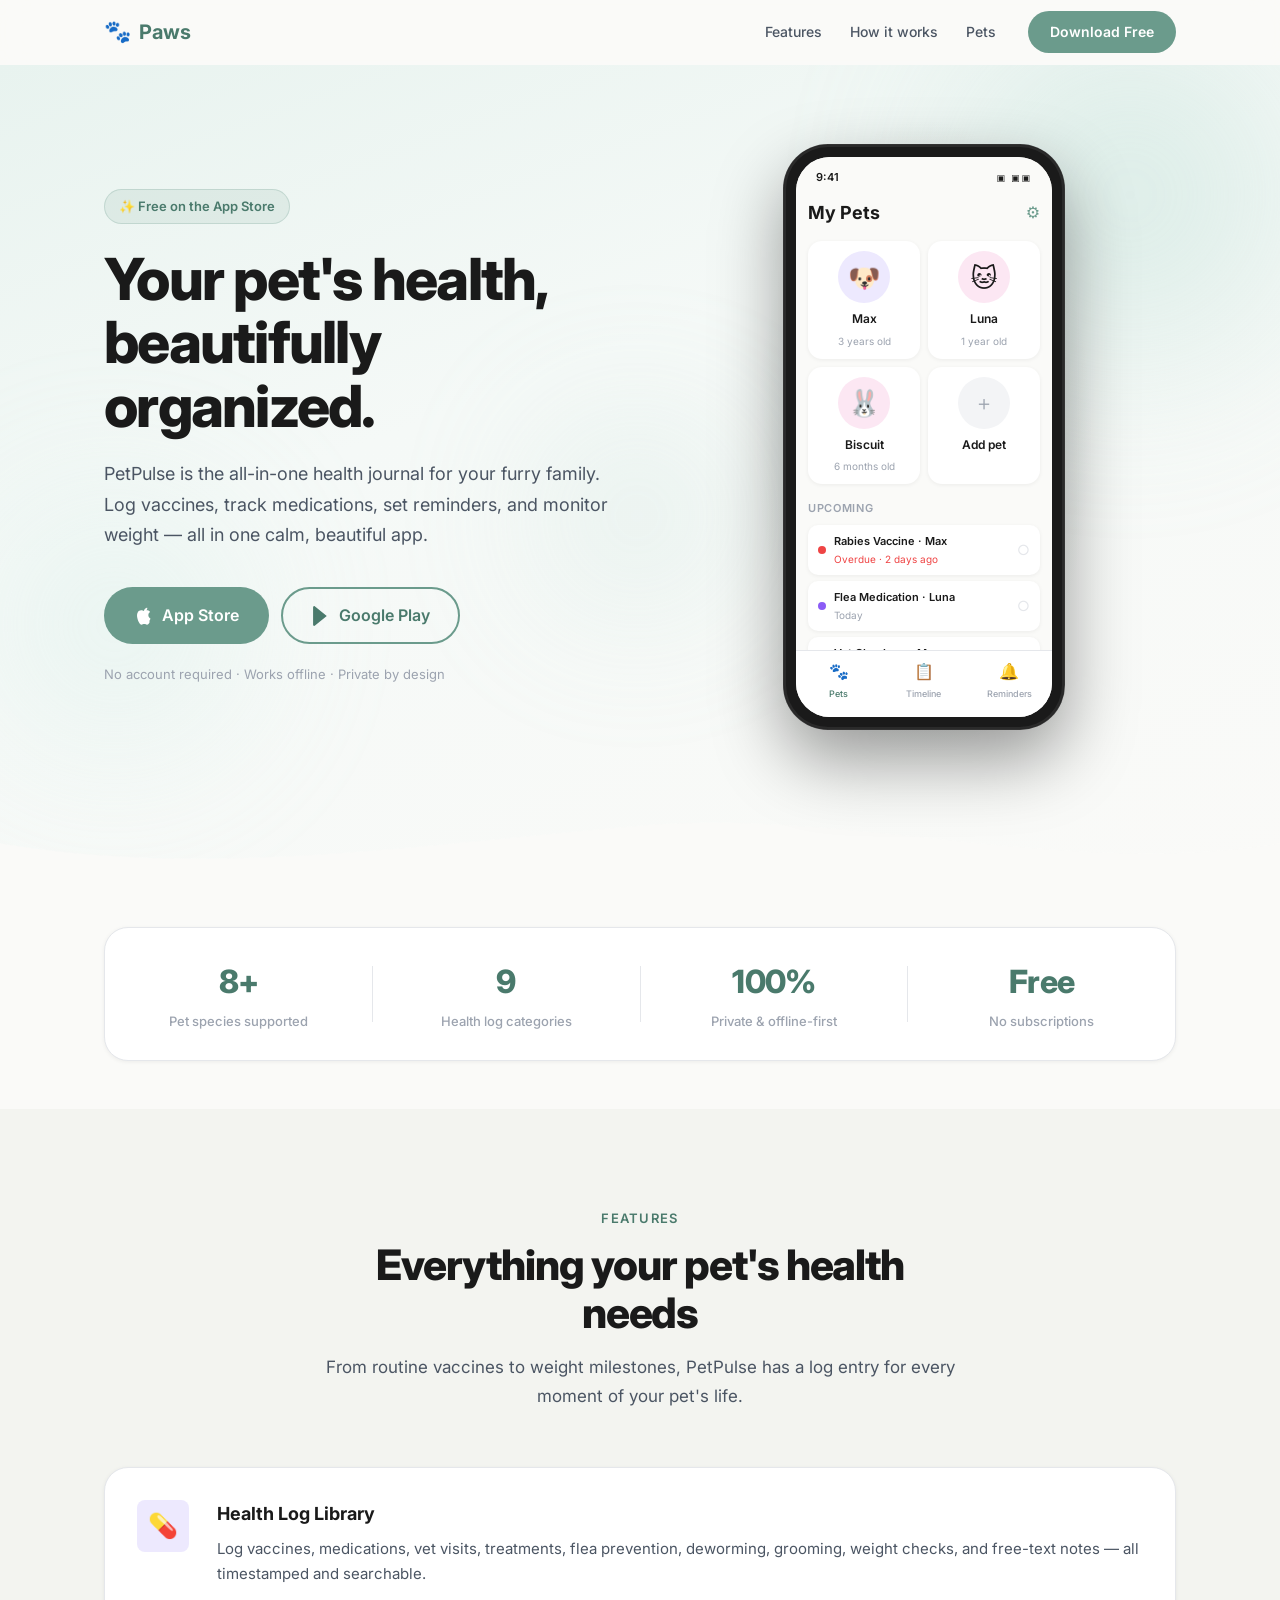
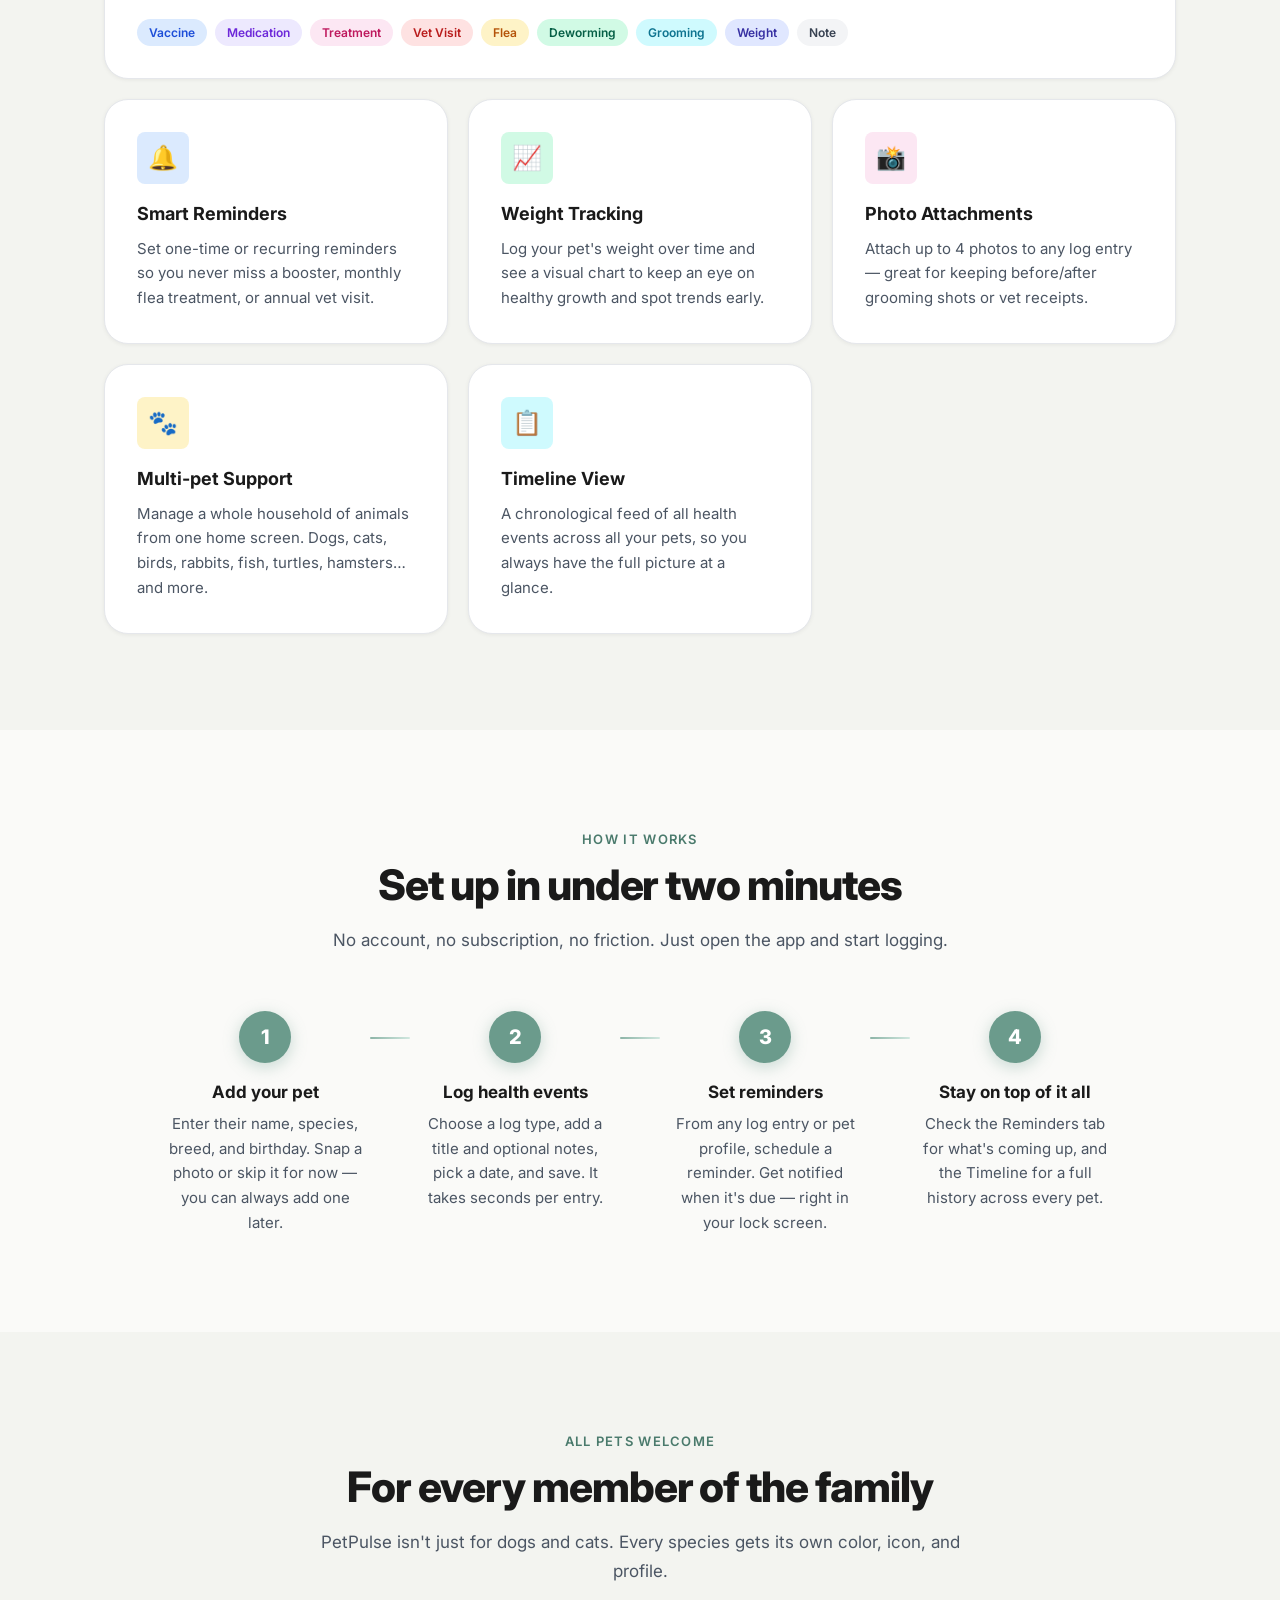
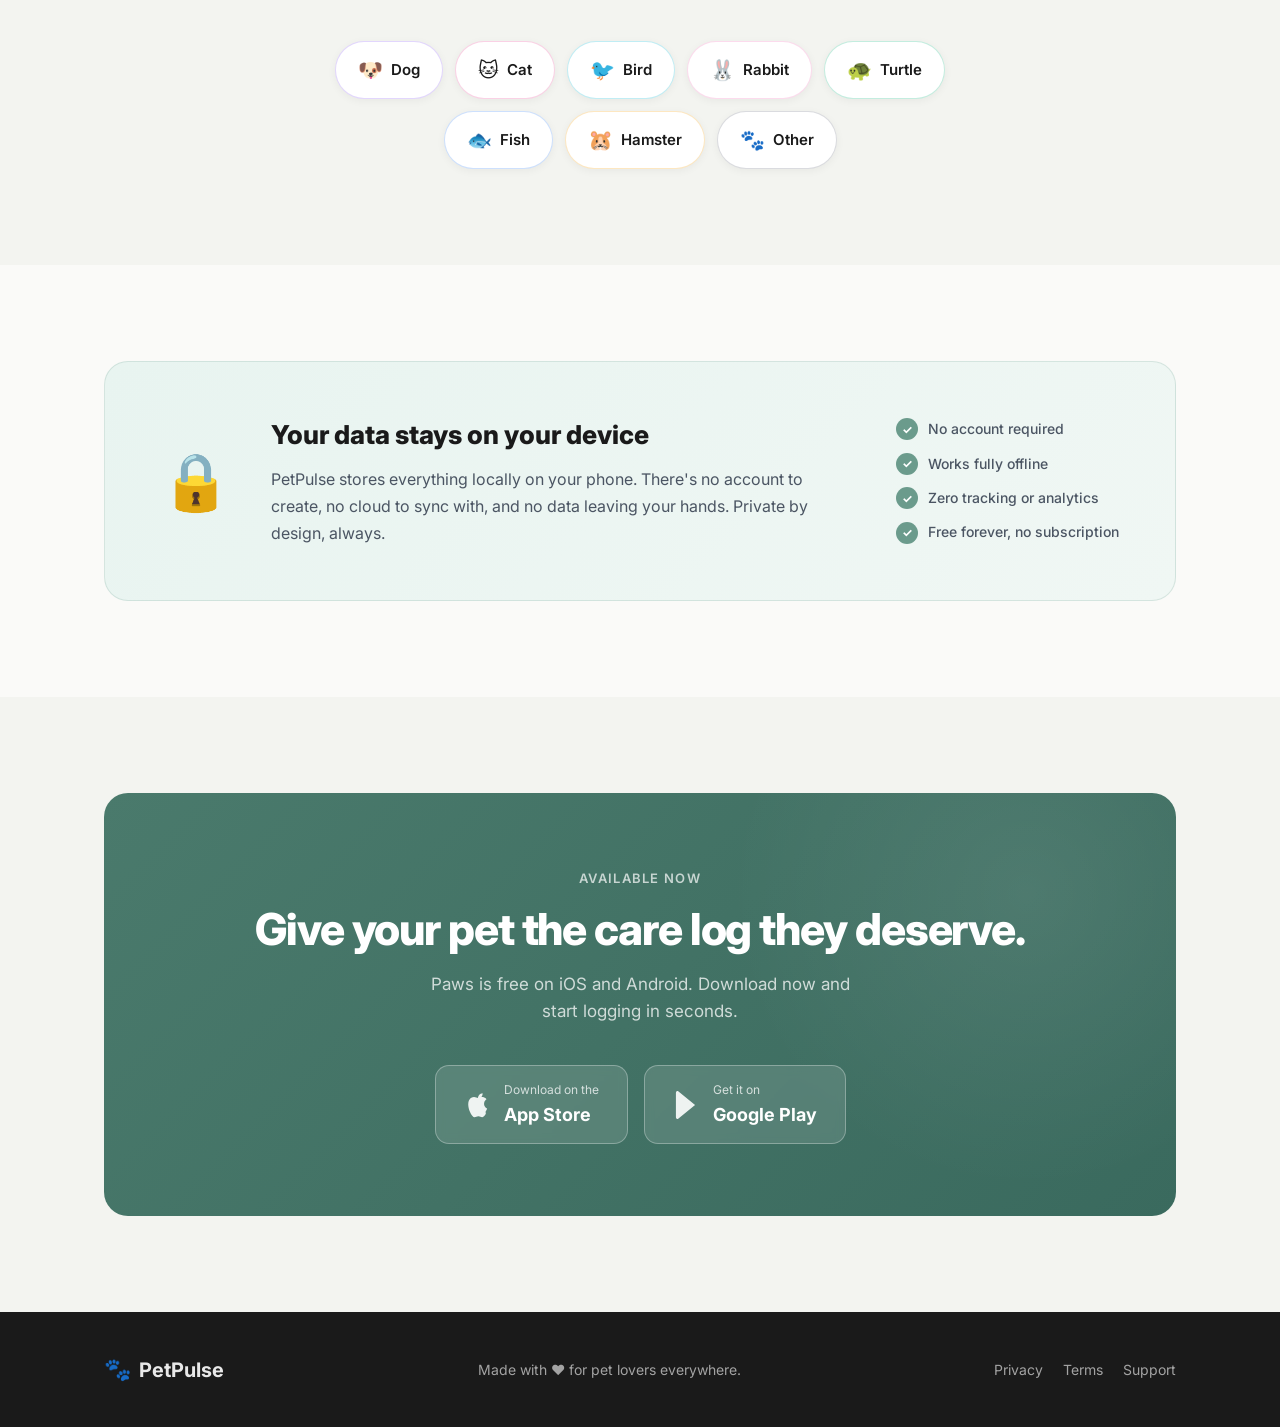
==== commit 4727900e: "updated website, added policy and terms" ====
--- a/index.html
+++ b/index.html
@@ -3,7 +3,7 @@
 <head>
   <meta charset="UTF-8" />
   <meta name="viewport" content="width=device-width, initial-scale=1.0" />
-  <title>PetPulse – Smart Pet Health Tracker</title>
+  <title>Paws - Smart Pet Health Tracker</title>
   <meta name="description" content="Track vaccines, medications, vet visits, and more for all your pets. PetPulse is the all-in-one health journal for your furry, feathered, and scaly family members." />
   <link rel="preconnect" href="https://fonts.googleapis.com" />
   <link rel="preconnect" href="https://fonts.gstatic.com" crossorigin />
@@ -17,7 +17,7 @@
     <div class="nav-inner container">
       <a href="#" class="nav-logo">
         <span class="logo-icon">🐾</span>
-        <span class="logo-text">PetPulse</span>
+        <span class="logo-text">Paws</span>
       </a>
       <div class="nav-links">
         <a href="#features">Features</a>
@@ -359,9 +359,9 @@
         <div class="download-blob" aria-hidden="true"></div>
         <span class="download-eyebrow">Available now</span>
         <h2 class="download-title">Give your pet the care log they deserve.</h2>
-        <p class="download-sub">PetPulse is free on iOS and Android. Download now and start logging in seconds.</p>
+        <p class="download-sub">Paws is free on iOS and Android. Download now and start logging in seconds.</p>
         <div class="download-btns">
-          <a href="#" class="store-btn">
+          <a href="https://apps.apple.com/us/app/paws-pets-diary-logger/id6761196437" class="store-btn">
             <span class="store-icon">
               <svg viewBox="0 0 24 24" width="28" height="28" fill="currentColor"><path d="M18.71 19.5c-.83 1.44-1.74 2.88-3.05 2.91-1.3.03-1.7-.82-3.31-.82-1.64 0-2.08.8-3.32.82-1.27.03-2.28-1.56-3.15-2.99C3.64 15.13 2.85 10.07 4.6 7.4c.87-1.32 2.37-2.16 3.99-2.19 1.29-.02 2.51.87 3.3.87.78 0 2.26-1.07 3.8-.91.65.03 2.47.26 3.64 1.98-.09.06-2.17 1.28-2.15 3.81.03 3.02 2.65 4.03 2.68 4.04-.03.07-.42 1.44-1.38 2.83M13 3.5c.73-.83 1.94-1.46 2.94-1.5.13 1.17-.34 2.35-1.04 3.19-.69.85-1.83 1.51-2.95 1.42-.15-1.15.41-2.35 1.05-3.11z"/></svg>
             </span>
@@ -370,7 +370,7 @@
               <span class="store-name">App Store</span>
             </span>
           </a>
-          <a href="#" class="store-btn">
+          <a href="https://play.google.com/store/apps/details?id=com.pcdreams.petlogger" class="store-btn">
             <span class="store-icon">
               <svg viewBox="0 0 24 24" width="28" height="28" fill="currentColor"><path d="M3.18 23.76c.39.23.87.24 1.28.01L18.92 12 4.46.23C4.05 0 3.57.01 3.18.24 2.79.47 2.5.91 2.5 1.5v21c0 .59.29 1.03.68 1.26z"/></svg>
             </span>
@@ -393,7 +393,8 @@
       </a>
       <p class="footer-tagline">Made with ❤️ for pet lovers everywhere.</p>
       <div class="footer-links">
-        <a href="#">Privacy</a>
+        <a href="privacy.html">Privacy</a>
+        <a href="terms.html">Terms</a>
         <a href="#">Support</a>
       </div>
     </div>
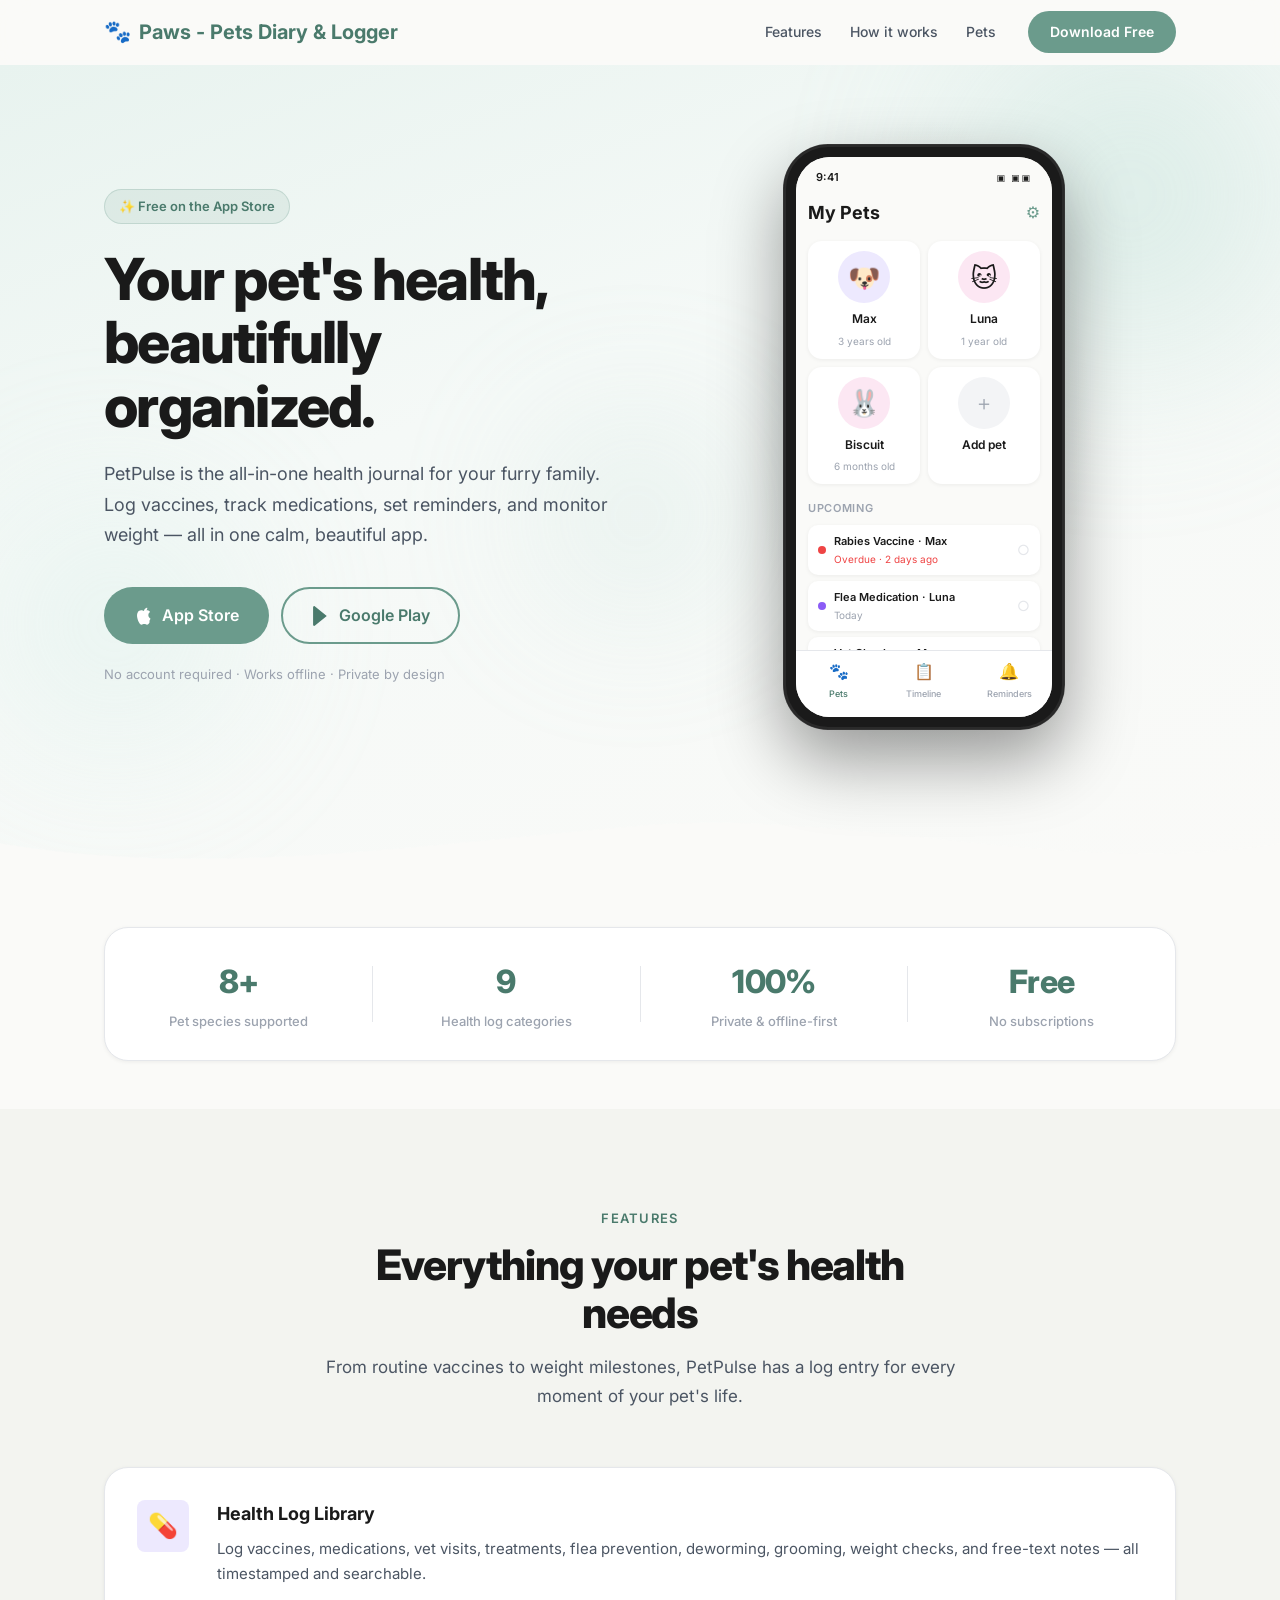
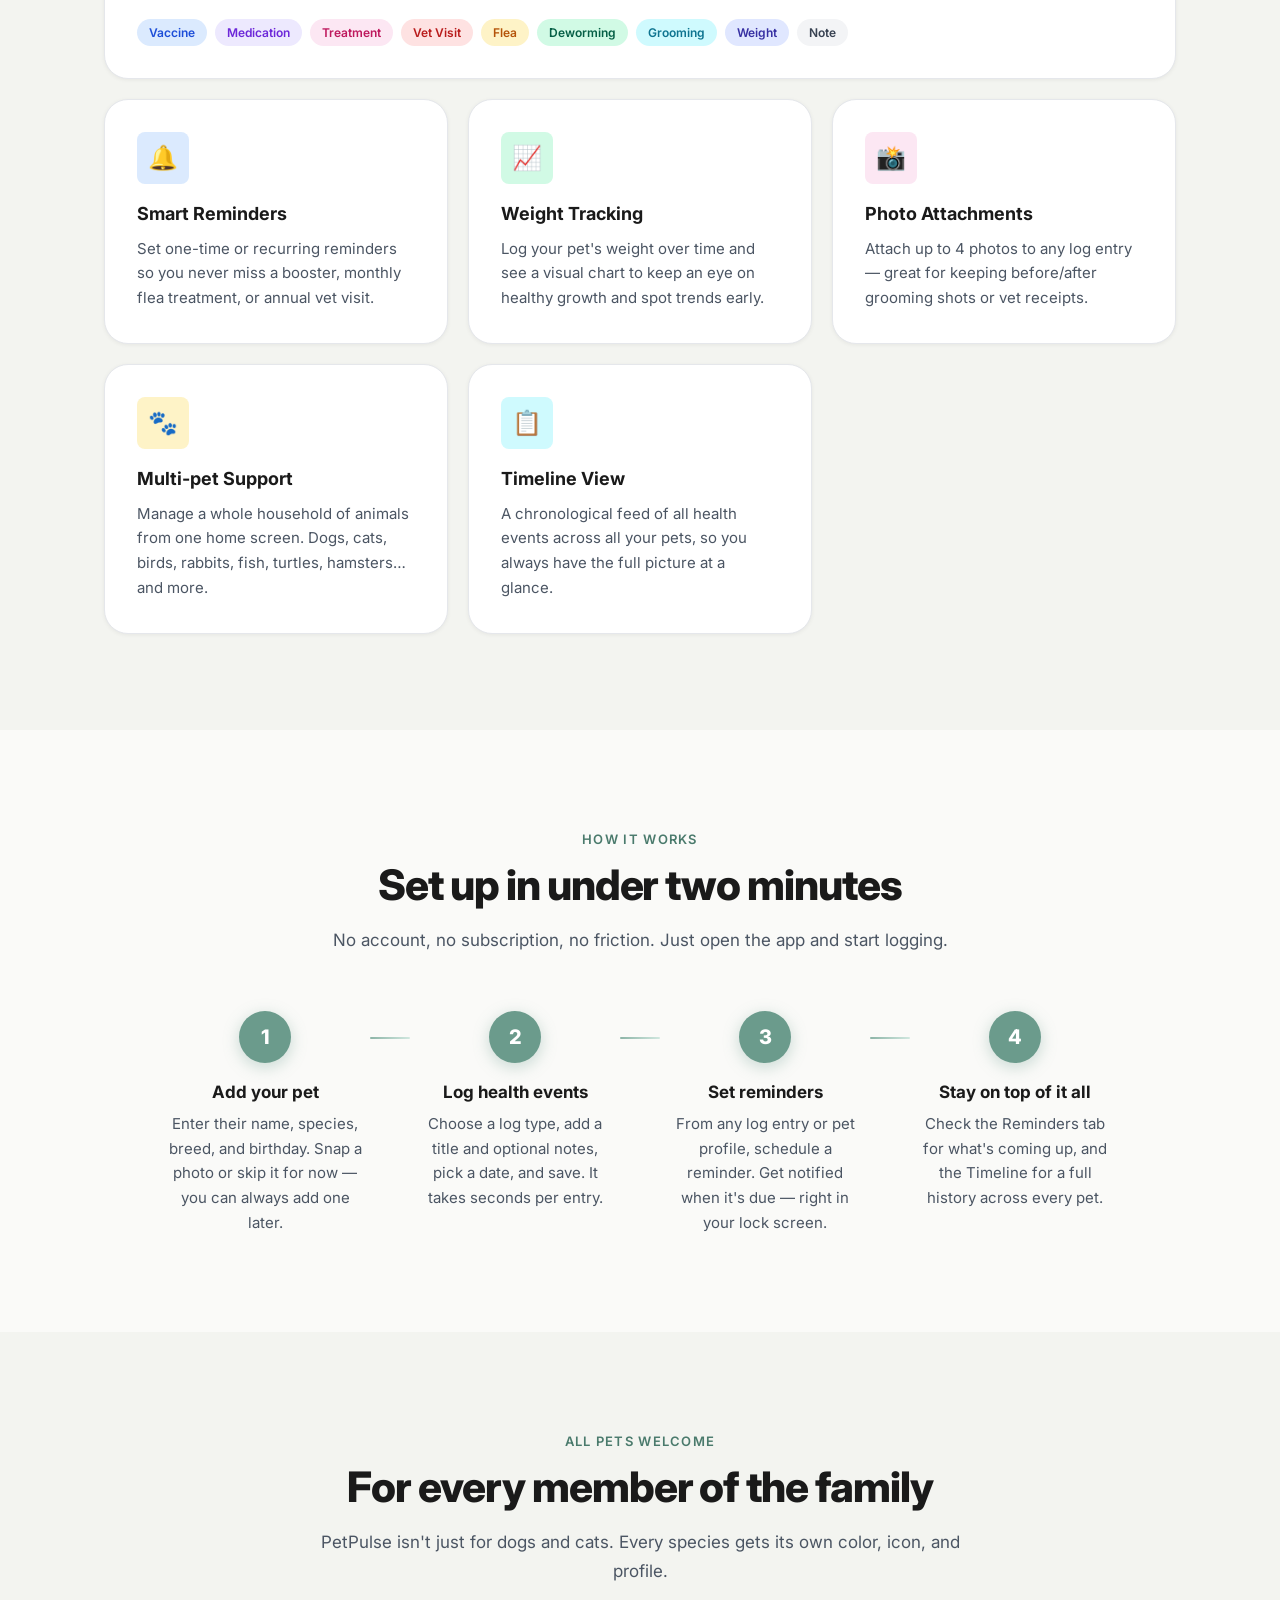
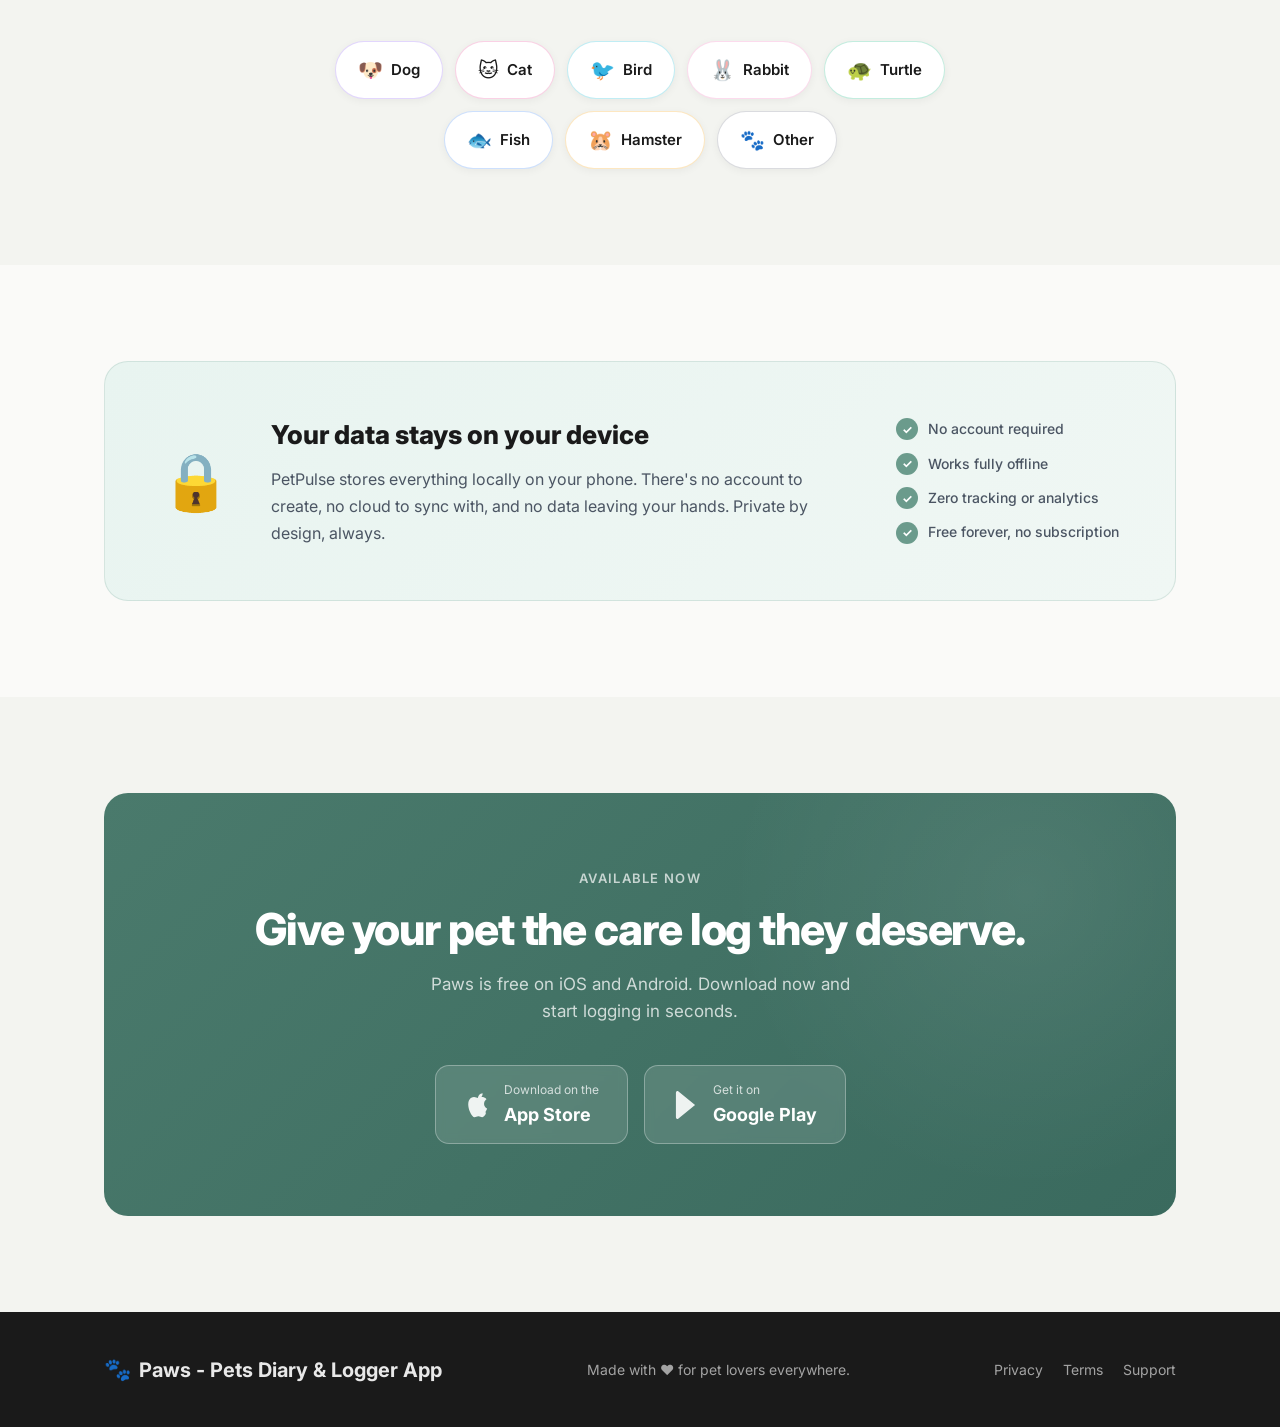
==== commit 165e575c: "new name" ====
--- a/index.html
+++ b/index.html
@@ -17,7 +17,7 @@
     <div class="nav-inner container">
       <a href="#" class="nav-logo">
         <span class="logo-icon">🐾</span>
-        <span class="logo-text">Paws</span>
+        <span class="logo-text">Paws - Pets Diary & Logger</span>
       </a>
       <div class="nav-links">
         <a href="#features">Features</a>
@@ -389,7 +389,7 @@
     <div class="container footer-inner">
       <a href="#" class="nav-logo">
         <span class="logo-icon">🐾</span>
-        <span class="logo-text">PetPulse</span>
+        <span class="logo-text">Paws - Pets Diary & Logger App</span>
       </a>
       <p class="footer-tagline">Made with ❤️ for pet lovers everywhere.</p>
       <div class="footer-links">
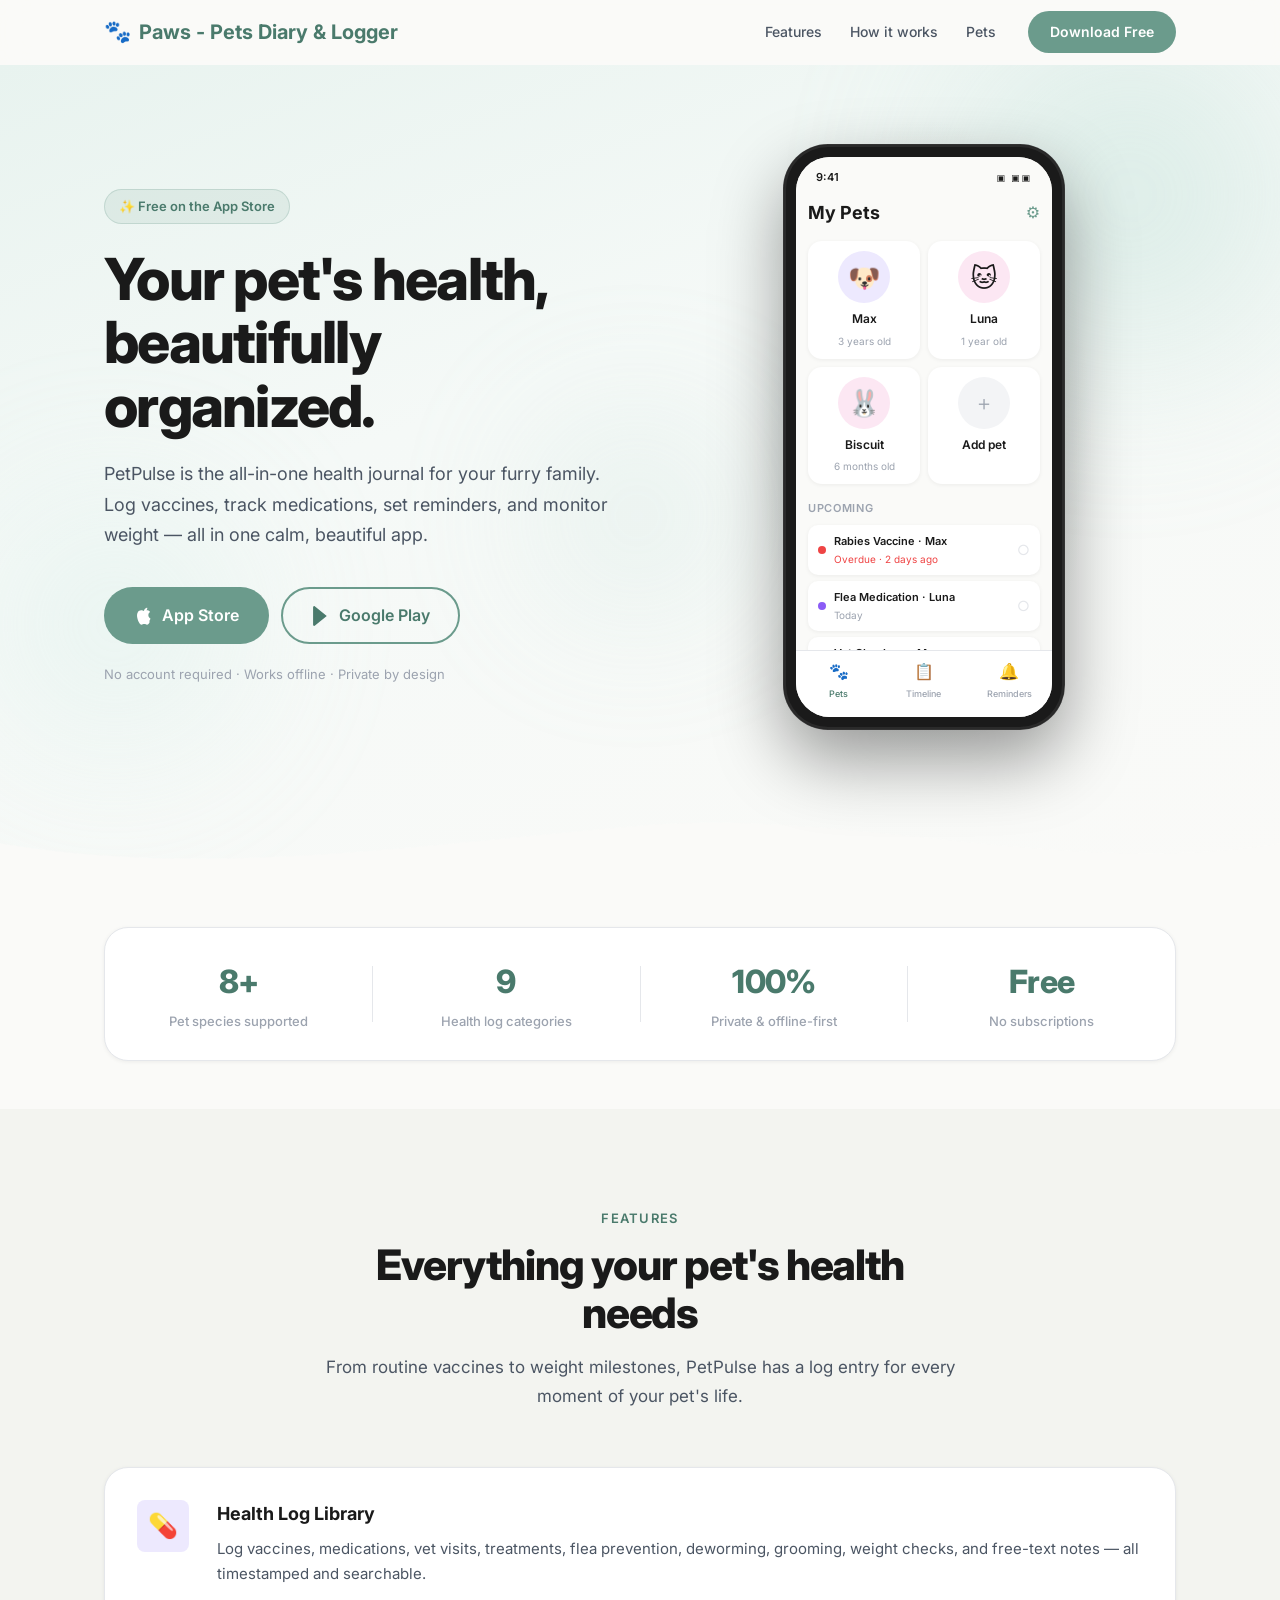
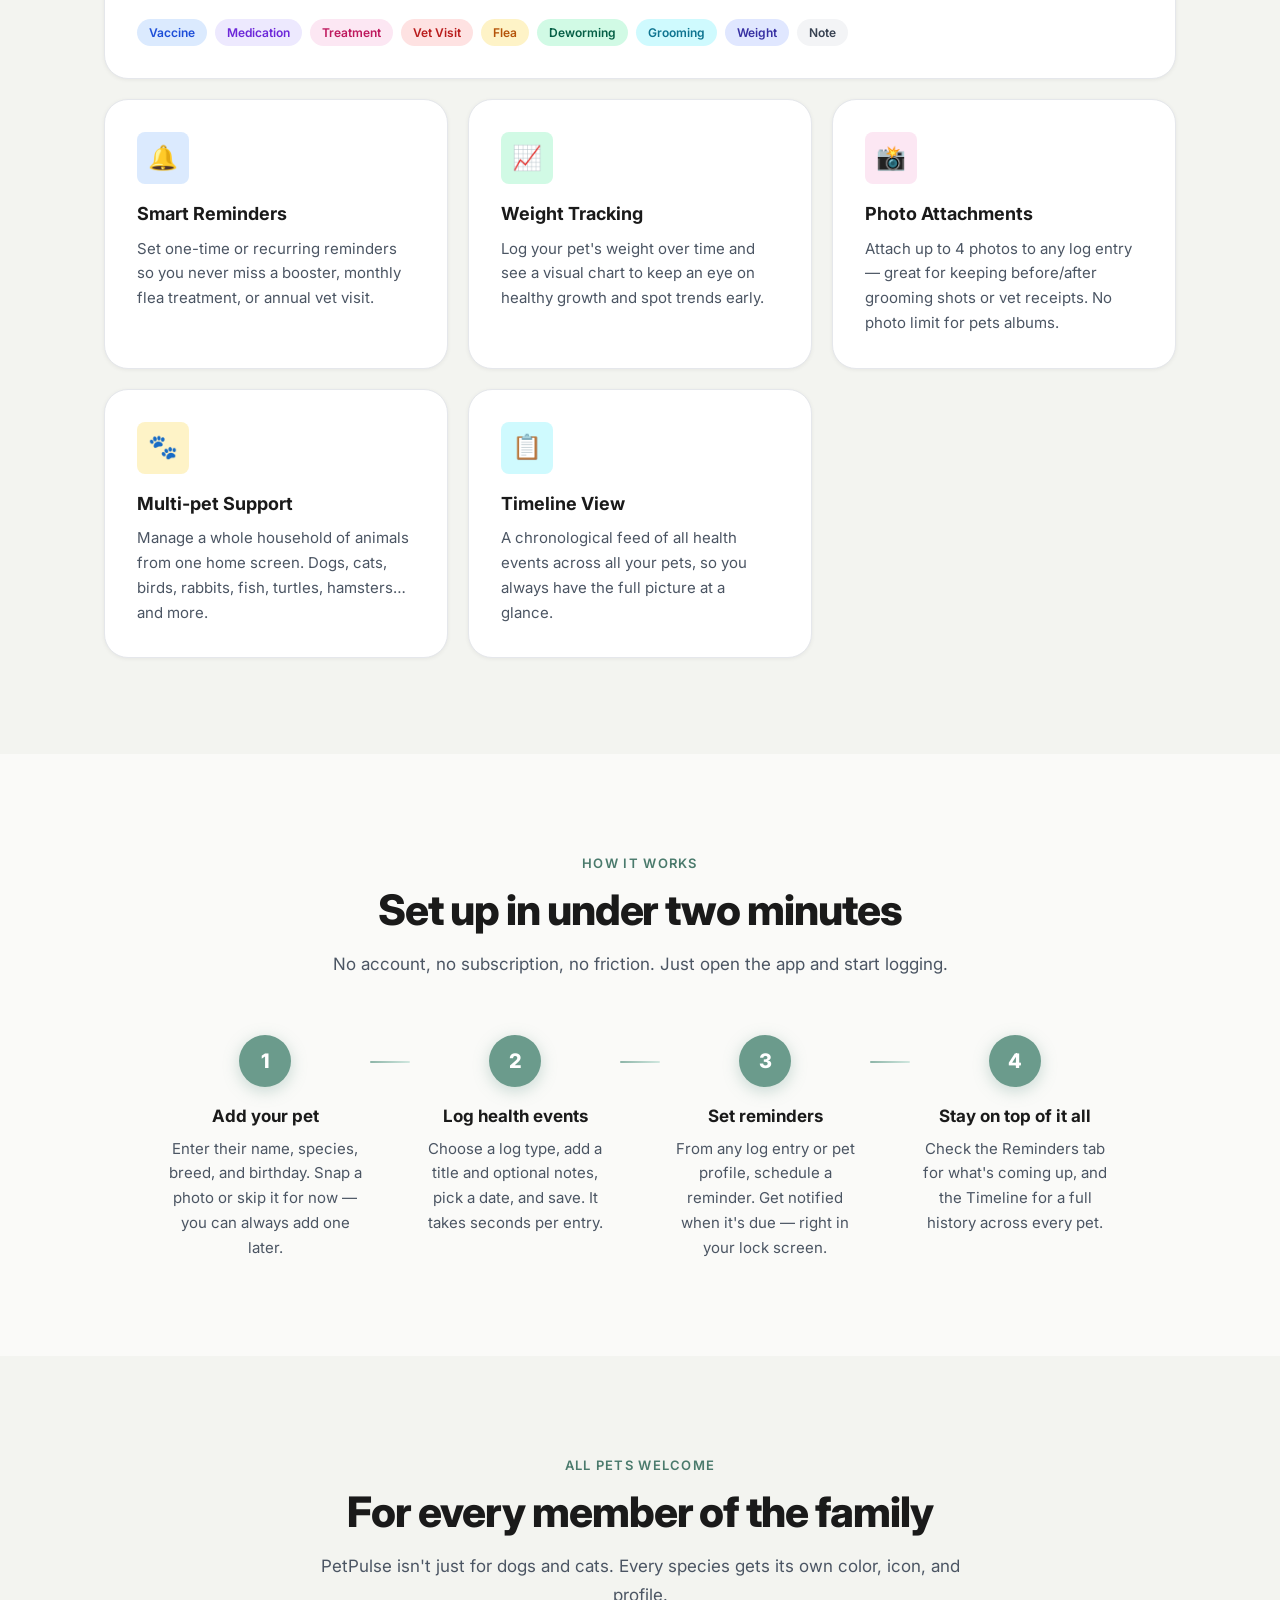
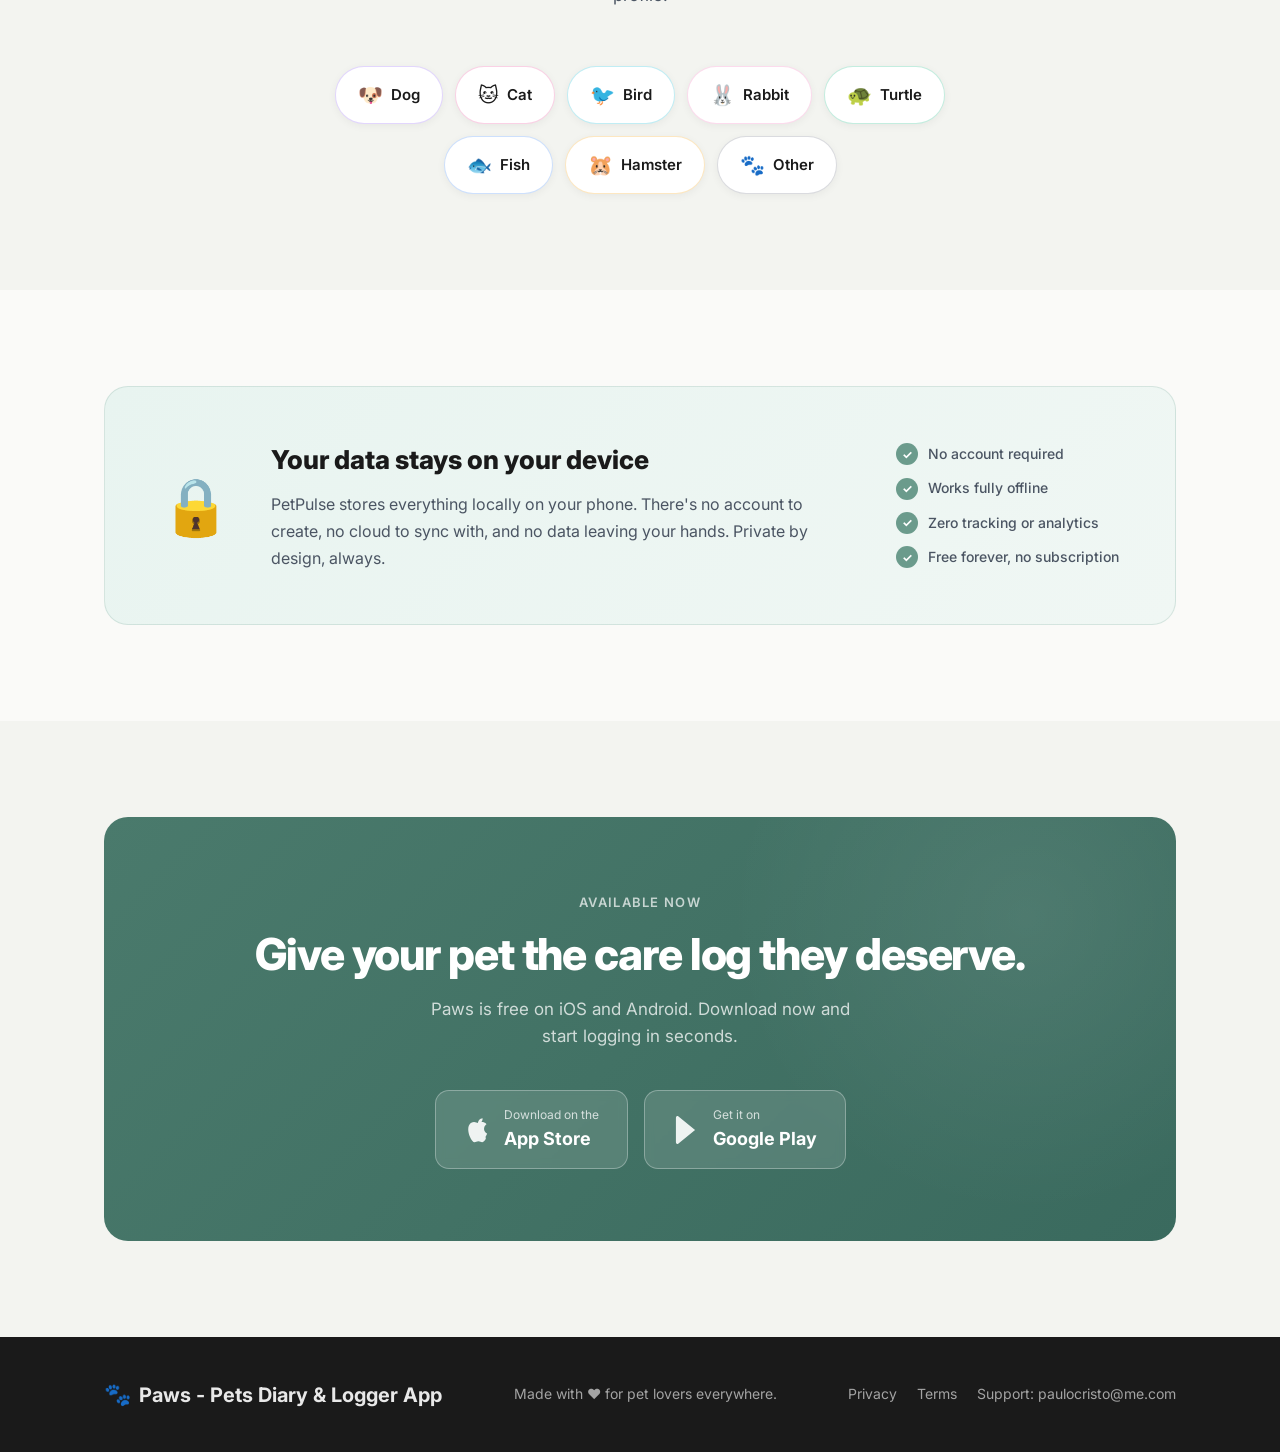
==== commit 5f1da47c: "add support" ====
--- a/index.html
+++ b/index.html
@@ -43,11 +43,11 @@
           PetPulse is the all-in-one health journal for your furry family. Log vaccines, track medications, set reminders, and monitor weight — all in one calm, beautiful app.
         </p>
         <div class="hero-actions">
-          <a href="#download" class="btn btn-primary btn-lg">
+          <a href="https://apps.apple.com/us/app/paws-pets-diary-vet-logger/id6761196437" class="btn btn-primary btn-lg">
             <svg width="20" height="20" viewBox="0 0 24 24" fill="currentColor"><path d="M18.71 19.5c-.83 1.44-1.74 2.88-3.05 2.91-1.3.03-1.7-.82-3.31-.82-1.64 0-2.08.8-3.32.82-1.27.03-2.28-1.56-3.15-2.99C3.64 15.13 2.85 10.07 4.6 7.4c.87-1.32 2.37-2.16 3.99-2.19 1.29-.02 2.51.87 3.3.87.78 0 2.26-1.07 3.8-.91.65.03 2.47.26 3.64 1.98-.09.06-2.17 1.28-2.15 3.81.03 3.02 2.65 4.03 2.68 4.04-.03.07-.42 1.44-1.38 2.83M13 3.5c.73-.83 1.94-1.46 2.94-1.5.13 1.17-.34 2.35-1.04 3.19-.69.85-1.83 1.51-2.95 1.42-.15-1.15.41-2.35 1.05-3.11z"/></svg>
             App Store
           </a>
-          <a href="#download" class="btn btn-outline btn-lg">
+          <a href="https://play.google.com/store/apps/details?id=com.paws.petslogger" class="btn btn-outline btn-lg">
             <svg width="20" height="20" viewBox="0 0 24 24" fill="currentColor"><path d="M3.18 23.76c.39.23.87.24 1.28.01L18.92 12 4.46.23C4.05 0 3.57.01 3.18.24 2.79.47 2.5.91 2.5 1.5v21c0 .59.29 1.03.68 1.26z"/></svg>
             Google Play
           </a>
@@ -211,7 +211,7 @@
         <div class="feature-card">
           <div class="feature-icon" style="background:#FCE7F3; color:#DB2777;">📸</div>
           <h3>Photo Attachments</h3>
-          <p>Attach up to 4 photos to any log entry — great for keeping before/after grooming shots or vet receipts.</p>
+          <p>Attach up to 4 photos to any log entry — great for keeping before/after grooming shots or vet receipts. No photo limit for pets albums.</p>
         </div>
 
         <div class="feature-card">
@@ -395,7 +395,7 @@
       <div class="footer-links">
         <a href="privacy.html">Privacy</a>
         <a href="terms.html">Terms</a>
-        <a href="#">Support</a>
+        <a href="mailto:paulocristo@me.com">Support: paulocristo@me.com</a>
       </div>
     </div>
   </footer>
